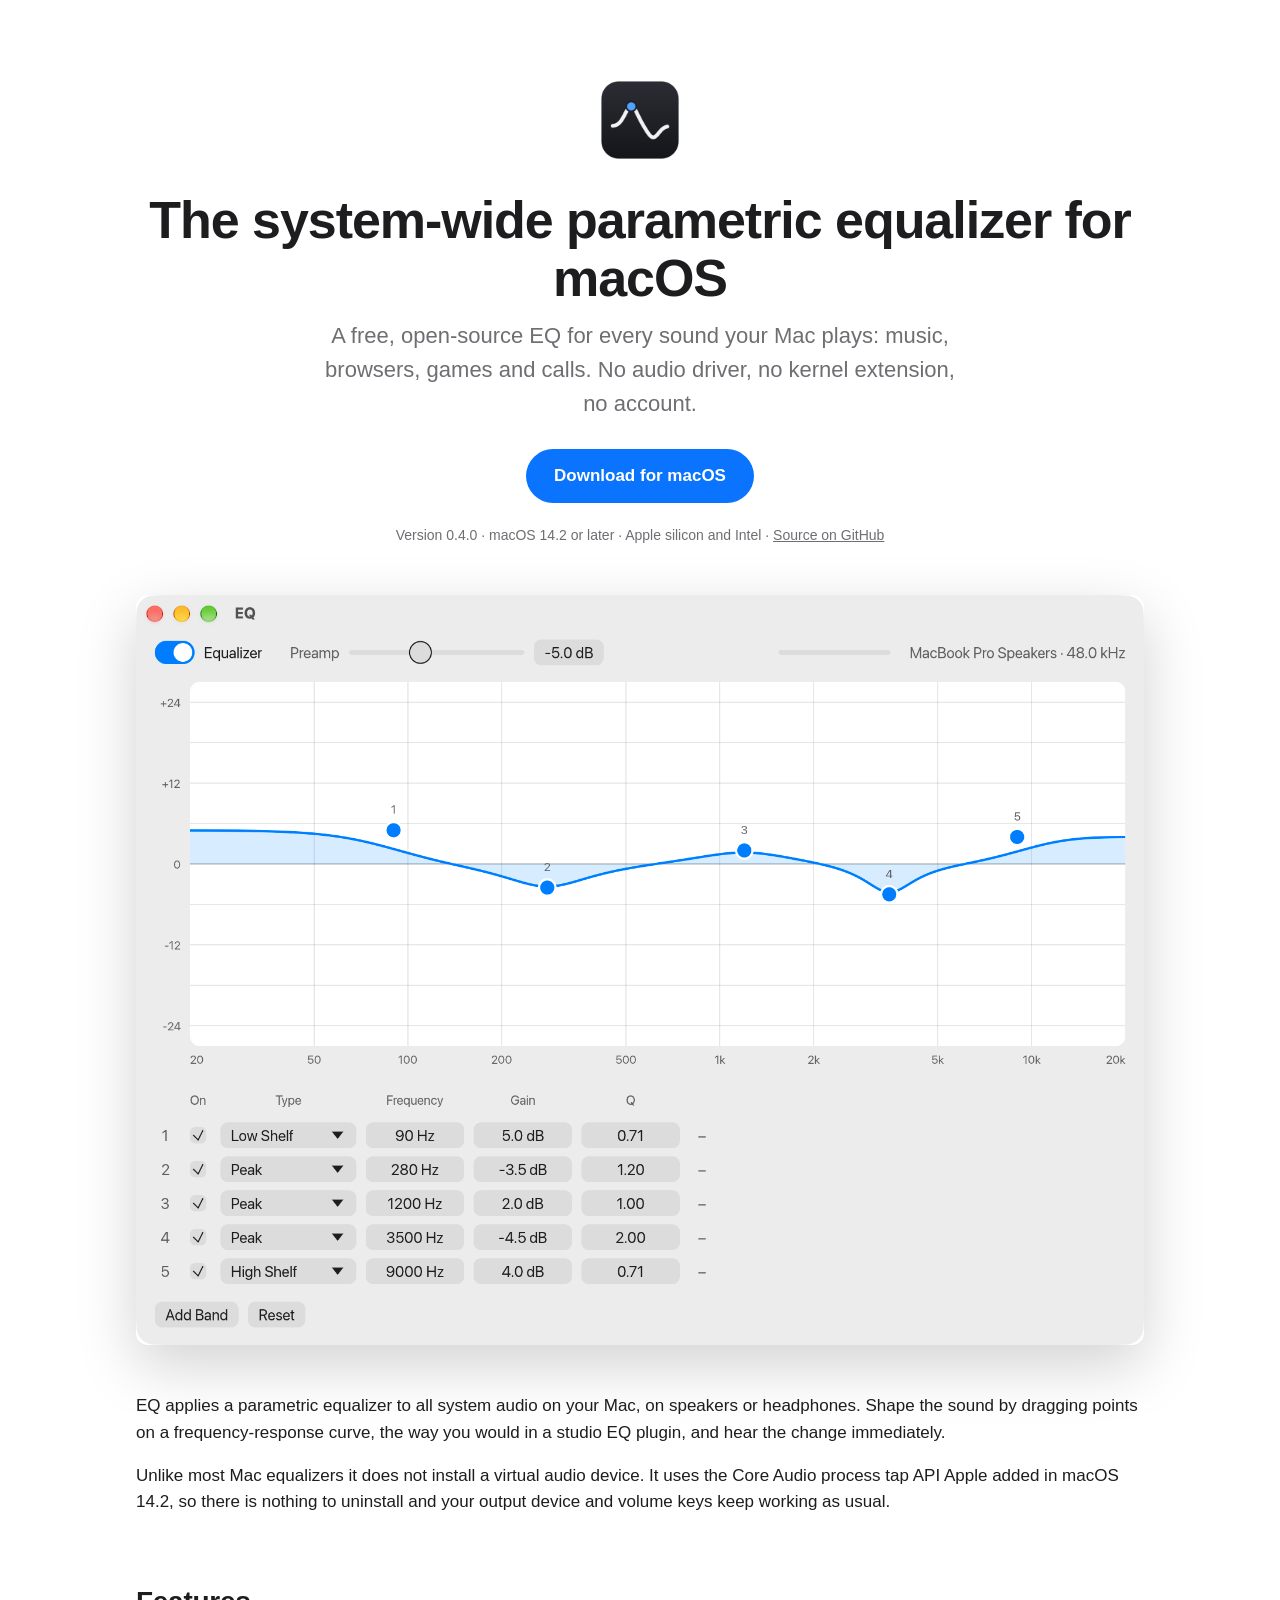
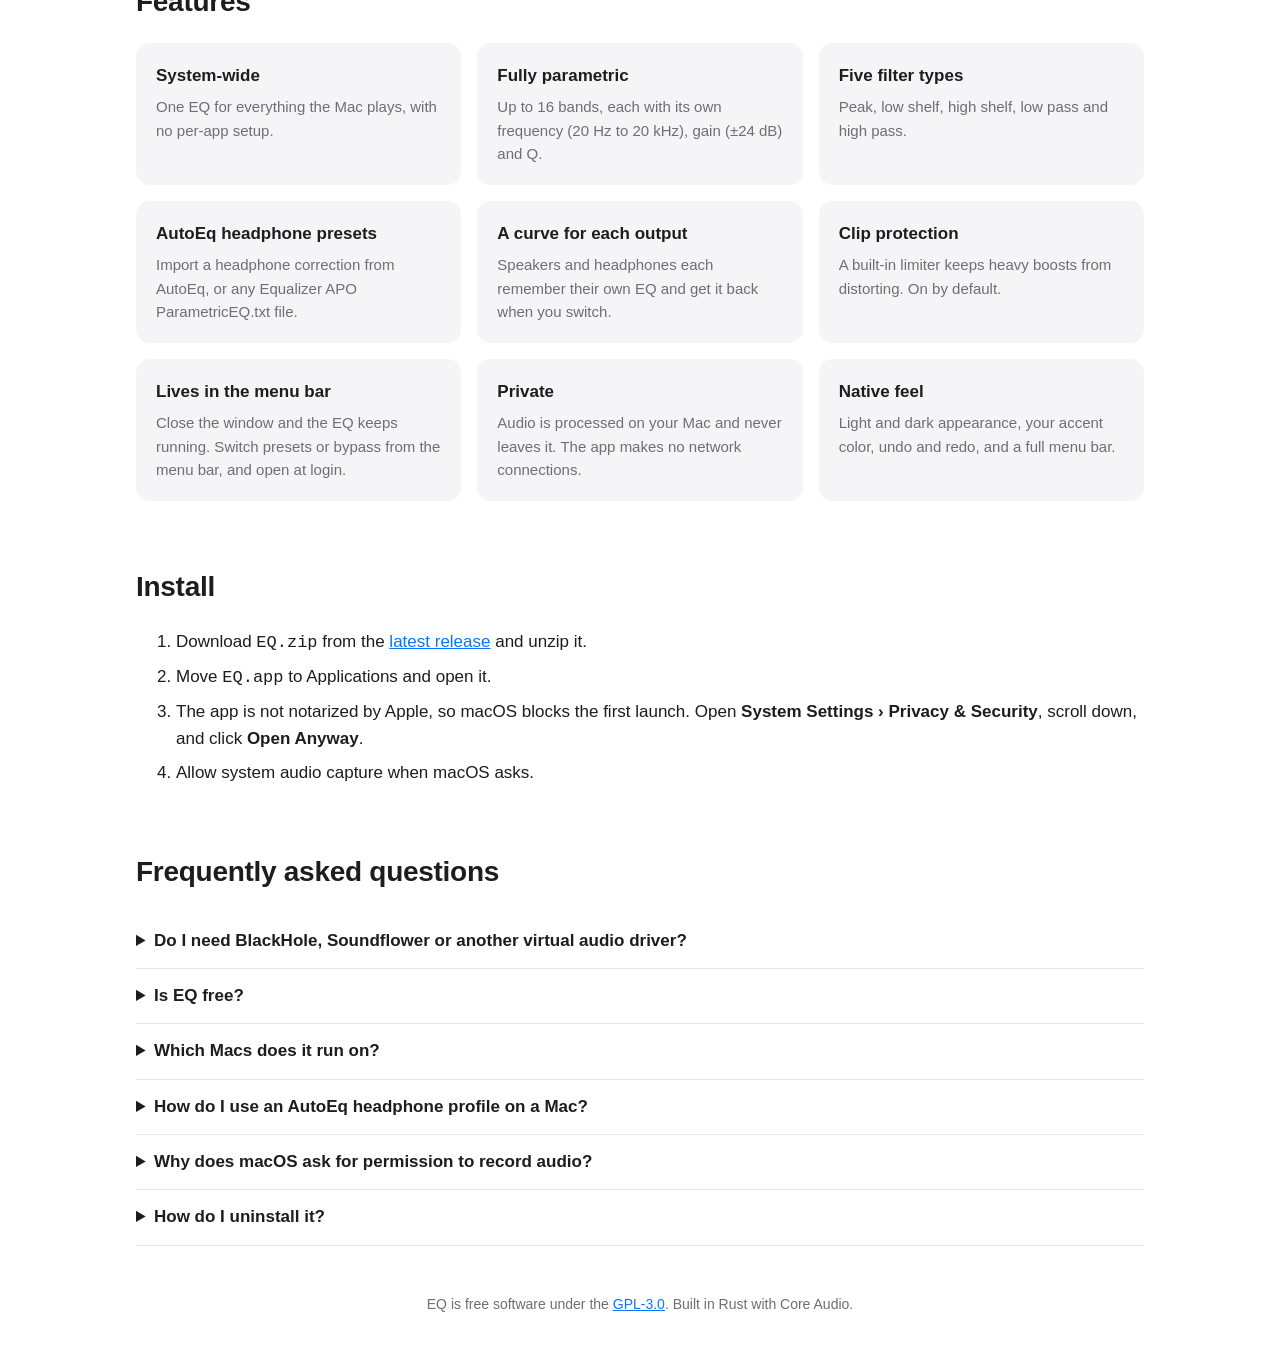
==== docs/index.html @ 67aeb4d4 "docs: add GitHub Pages site with SEO metadata and social preview image" ====
<!doctype html>
<html lang="en">
<head>
<meta charset="utf-8">
<meta name="viewport" content="width=device-width, initial-scale=1">
<title>EQ: Free System-Wide Parametric Equalizer for macOS</title>
<meta name="description" content="EQ is a free, open-source parametric equalizer for all system audio on macOS. No audio driver or BlackHole needed. AutoEq headphone presets, per-device curves, menu bar control.">
<meta name="keywords" content="mac equalizer, macos equalizer, system-wide equalizer mac, parametric eq mac, audio equalizer for mac, autoeq mac, headphone eq mac, free equalizer mac, eqmac alternative">
<link rel="canonical" href="https://dylenq.github.io/macos-parametric-eq/">
<link rel="icon" type="image/png" href="icon.png">
<link rel="apple-touch-icon" href="icon.png">
<meta name="theme-color" content="#0b1a33">

<meta property="og:type" content="website">
<meta property="og:site_name" content="EQ for macOS">
<meta property="og:title" content="EQ: Free System-Wide Parametric Equalizer for macOS">
<meta property="og:description" content="A parametric EQ for every sound your Mac plays. No audio driver, no kernel extension, no account.">
<meta property="og:url" content="https://dylenq.github.io/macos-parametric-eq/">
<meta property="og:image" content="https://dylenq.github.io/macos-parametric-eq/social-preview.png">
<meta property="og:image:width" content="1280">
<meta property="og:image:height" content="640">
<meta property="og:image:alt" content="EQ, a system-wide parametric equalizer for macOS">
<meta name="twitter:card" content="summary_large_image">
<meta name="twitter:title" content="EQ: Free System-Wide Parametric Equalizer for macOS">
<meta name="twitter:description" content="A parametric EQ for every sound your Mac plays. No audio driver needed.">
<meta name="twitter:image" content="https://dylenq.github.io/macos-parametric-eq/social-preview.png">

<script type="application/ld+json">
{
  "@context": "https://schema.org",
  "@type": "SoftwareApplication",
  "name": "EQ",
  "alternateName": "EQ for macOS",
  "description": "Free, open-source system-wide parametric equalizer for macOS. Uses Core Audio process taps, so no virtual audio driver is needed.",
  "applicationCategory": "MultimediaApplication",
  "applicationSubCategory": "Audio equalizer",
  "operatingSystem": "macOS 14.2 or later",
  "softwareVersion": "0.4.0",
  "license": "https://www.gnu.org/licenses/gpl-3.0.html",
  "url": "https://dylenq.github.io/macos-parametric-eq/",
  "downloadUrl": "https://github.com/dylenq/macos-parametric-eq/releases/latest",
  "codeRepository": "https://github.com/dylenq/macos-parametric-eq",
  "screenshot": "https://dylenq.github.io/macos-parametric-eq/screenshot-light.png",
  "image": "https://dylenq.github.io/macos-parametric-eq/social-preview.png",
  "offers": { "@type": "Offer", "price": "0", "priceCurrency": "USD" },
  "author": { "@type": "Person", "name": "dylenq", "url": "https://github.com/dylenq" },
  "featureList": [
    "System-wide equalizer for all macOS audio",
    "Up to 16 parametric bands",
    "Peak, low shelf, high shelf, low pass and high pass filters",
    "AutoEq and Equalizer APO preset import",
    "Separate EQ curve for each output device",
    "Clip protection limiter",
    "Menu bar control and open at login"
  ]
}
</script>
<script type="application/ld+json">
{
  "@context": "https://schema.org",
  "@type": "FAQPage",
  "mainEntity": [
    {"@type": "Question", "name": "Do I need BlackHole, Soundflower or another virtual audio driver?",
     "acceptedAnswer": {"@type": "Answer", "text": "No. EQ captures system audio with a Core Audio process tap, which is built into macOS 14.2 and later."}},
    {"@type": "Question", "name": "Is EQ free?",
     "acceptedAnswer": {"@type": "Answer", "text": "Yes. EQ is free and open source under the GPL-3.0 license, with no account and no in-app purchases."}},
    {"@type": "Question", "name": "Which Macs does EQ run on?",
     "acceptedAnswer": {"@type": "Answer", "text": "Any Mac on macOS 14.2 (Sonoma) or later. The download is a universal build for Apple silicon and Intel."}},
    {"@type": "Question", "name": "How do I use an AutoEq headphone profile on a Mac?",
     "acceptedAnswer": {"@type": "Answer", "text": "Find your headphones on autoeq.app, choose EqualizerAPO ParametricEq, download the file and import it in EQ with Presets > Import."}},
    {"@type": "Question", "name": "Why does macOS ask for permission to record audio?",
     "acceptedAnswer": {"@type": "Answer", "text": "Reading system audio is what lets the app equalize it, and macOS guards that behind the System Audio Recording permission. Nothing is recorded or saved, and the app makes no network connections."}}
  ]
}
</script>
<style>
:root {
  --bg: #ffffff; --fg: #1d1d1f; --muted: #6e6e73; --card: #f5f5f7; --line: #e5e5ea;
  --accent: #0a74ff; --accent-fg: #ffffff;
}
@media (prefers-color-scheme: dark) {
  :root { --bg: #0b0d12; --fg: #f5f5f7; --muted: #a1a1a6; --card: #16191f; --line: #262a33; --accent: #2f8bff; }
}
* { box-sizing: border-box; }
body { margin: 0; background: var(--bg); color: var(--fg);
  font: 17px/1.55 -apple-system, BlinkMacSystemFont, "SF Pro Text", "Helvetica Neue", Arial, sans-serif; }
main, header, footer { max-width: 1040px; margin: 0 auto; padding: 0 16px; }
header { text-align: center; padding-top: 72px; }
header img.icon { width: 96px; height: 96px; }
h1 { font-size: clamp(32px, 6vw, 52px); line-height: 1.1; letter-spacing: -0.02em; margin: 16px 0 12px; }
.lede { font-size: clamp(18px, 2.4vw, 22px); color: var(--muted); max-width: 640px; margin: 0 auto; }
.cta { display: inline-block; margin: 28px 0 8px; padding: 14px 28px; border-radius: 999px;
  background: var(--accent); color: var(--accent-fg); font-weight: 600; text-decoration: none; }
.cta:hover { filter: brightness(1.08); }
.meta { color: var(--muted); font-size: 14px; }
.meta a { color: inherit; }
picture img { display: block; width: 100%; height: auto; margin: 48px 0; border-radius: 12px;
  box-shadow: 0 20px 60px rgba(0,0,0,.18); }
h2 { font-size: 28px; letter-spacing: -0.01em; margin: 64px 0 20px; }
.grid { display: grid; grid-template-columns: repeat(auto-fit, minmax(280px, 1fr)); gap: 16px; }
.grid div { background: var(--card); border-radius: 14px; padding: 20px; }
.grid h3 { margin: 0 0 6px; font-size: 17px; }
.grid p { margin: 0; color: var(--muted); font-size: 15px; }
ol li { margin-bottom: 8px; }
details { border-bottom: 1px solid var(--line); padding: 14px 0; }
summary { font-weight: 600; cursor: pointer; }
details p { color: var(--muted); margin: 8px 0 0; }
a { color: var(--accent); }
footer { color: var(--muted); font-size: 14px; padding-top: 48px; padding-bottom: 48px; text-align: center; }
</style>
</head>
<body>
<header>
  <img class="icon" src="icon.png" alt="EQ app icon" width="96" height="96">
  <h1>The system-wide parametric equalizer for macOS</h1>
  <p class="lede">A free, open-source EQ for every sound your Mac plays: music, browsers, games and calls. No audio driver, no kernel extension, no account.</p>
  <a class="cta" href="https://github.com/dylenq/macos-parametric-eq/releases/latest">Download for macOS</a>
  <p class="meta">Version 0.4.0 · macOS 14.2 or later · Apple silicon and Intel · <a href="https://github.com/dylenq/macos-parametric-eq">Source on GitHub</a></p>
</header>

<main>
  <picture>
    <source media="(prefers-color-scheme: dark)" srcset="screenshot-dark.png">
    <img src="screenshot-light.png" width="1720" height="1280"
      alt="EQ for macOS showing a frequency response curve with five draggable bands, a preamp slider and a band list">
  </picture>

  <p>EQ applies a parametric equalizer to all system audio on your Mac, on speakers or headphones. Shape the sound by dragging points on a frequency-response curve, the way you would in a studio EQ plugin, and hear the change immediately.</p>
  <p>Unlike most Mac equalizers it does not install a virtual audio device. It uses the Core Audio process tap API Apple added in macOS 14.2, so there is nothing to uninstall and your output device and volume keys keep working as usual.</p>

  <h2>Features</h2>
  <div class="grid">
    <div><h3>System-wide</h3><p>One EQ for everything the Mac plays, with no per-app setup.</p></div>
    <div><h3>Fully parametric</h3><p>Up to 16 bands, each with its own frequency (20 Hz to 20 kHz), gain (±24 dB) and Q.</p></div>
    <div><h3>Five filter types</h3><p>Peak, low shelf, high shelf, low pass and high pass.</p></div>
    <div><h3>AutoEq headphone presets</h3><p>Import a headphone correction from AutoEq, or any Equalizer APO ParametricEQ.txt file.</p></div>
    <div><h3>A curve for each output</h3><p>Speakers and headphones each remember their own EQ and get it back when you switch.</p></div>
    <div><h3>Clip protection</h3><p>A built-in limiter keeps heavy boosts from distorting. On by default.</p></div>
    <div><h3>Lives in the menu bar</h3><p>Close the window and the EQ keeps running. Switch presets or bypass from the menu bar, and open at login.</p></div>
    <div><h3>Private</h3><p>Audio is processed on your Mac and never leaves it. The app makes no network connections.</p></div>
    <div><h3>Native feel</h3><p>Light and dark appearance, your accent color, undo and redo, and a full menu bar.</p></div>
  </div>

  <h2>Install</h2>
  <ol>
    <li>Download <code>EQ.zip</code> from the <a href="https://github.com/dylenq/macos-parametric-eq/releases/latest">latest release</a> and unzip it.</li>
    <li>Move <code>EQ.app</code> to Applications and open it.</li>
    <li>The app is not notarized by Apple, so macOS blocks the first launch. Open <b>System Settings › Privacy &amp; Security</b>, scroll down, and click <b>Open Anyway</b>.</li>
    <li>Allow system audio capture when macOS asks.</li>
  </ol>

  <h2>Frequently asked questions</h2>
  <details><summary>Do I need BlackHole, Soundflower or another virtual audio driver?</summary>
    <p>No. EQ captures system audio with a Core Audio process tap, which is built into macOS 14.2 and later.</p></details>
  <details><summary>Is EQ free?</summary>
    <p>Yes. EQ is free and open source under the GPL-3.0 license, with no account and no in-app purchases.</p></details>
  <details><summary>Which Macs does it run on?</summary>
    <p>Any Mac on macOS 14.2 (Sonoma) or later. The download is a universal build for Apple silicon and Intel.</p></details>
  <details><summary>How do I use an AutoEq headphone profile on a Mac?</summary>
    <p>Find your headphones on <a href="https://autoeq.app">autoeq.app</a>, choose “EqualizerAPO ParametricEq” and download the file. Import it with <b>Presets › Import…</b>, or drop it on the window.</p></details>
  <details><summary>Why does macOS ask for permission to record audio?</summary>
    <p>Reading system audio is what lets the app equalize it, and macOS guards that behind the “System Audio Recording” permission. Nothing is recorded or saved.</p></details>
  <details><summary>How do I uninstall it?</summary>
    <p>Turn off <b>EQ › Open at Login</b> if you enabled it, quit the app and delete <code>EQ.app</code>. No drivers or background services are installed.</p></details>
</main>

<footer>
  EQ is free software under the <a href="https://github.com/dylenq/macos-parametric-eq/blob/main/LICENSE">GPL-3.0</a>. Built in Rust with Core Audio.
</footer>
</body>
</html>
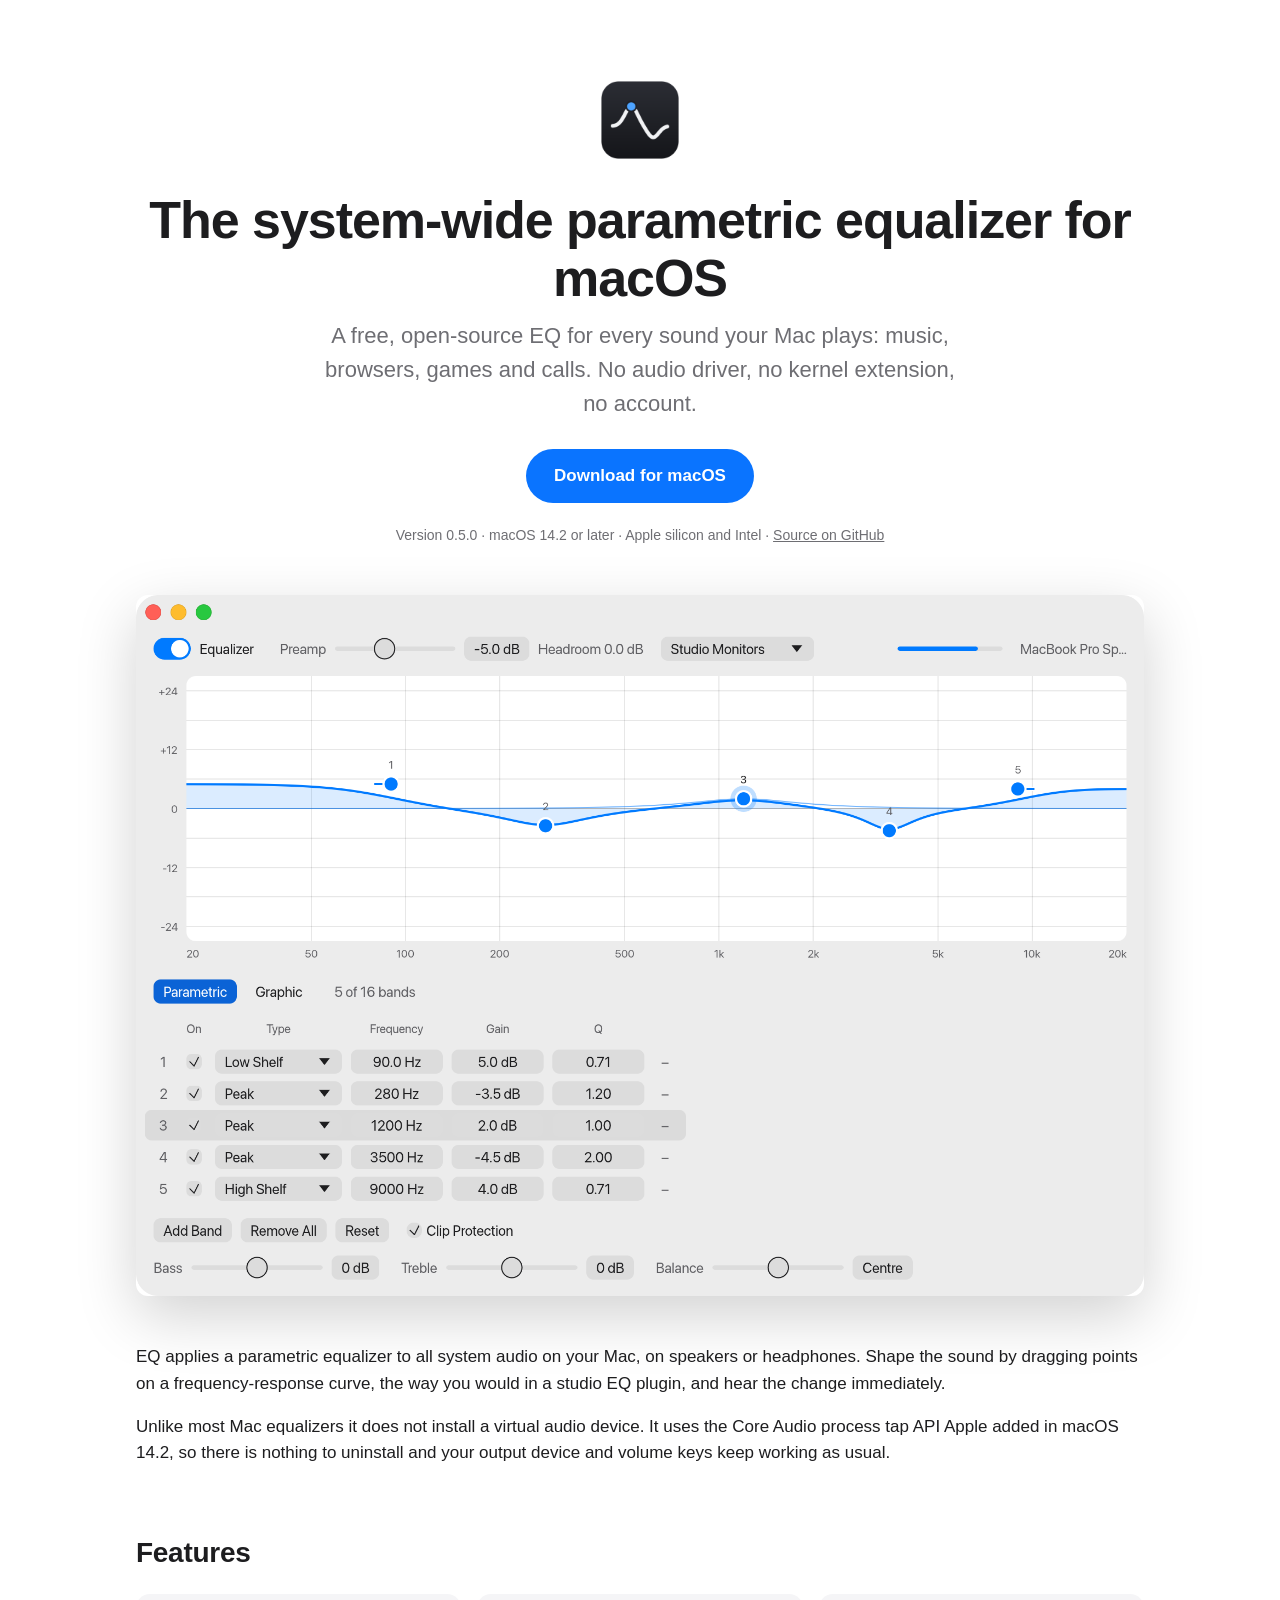
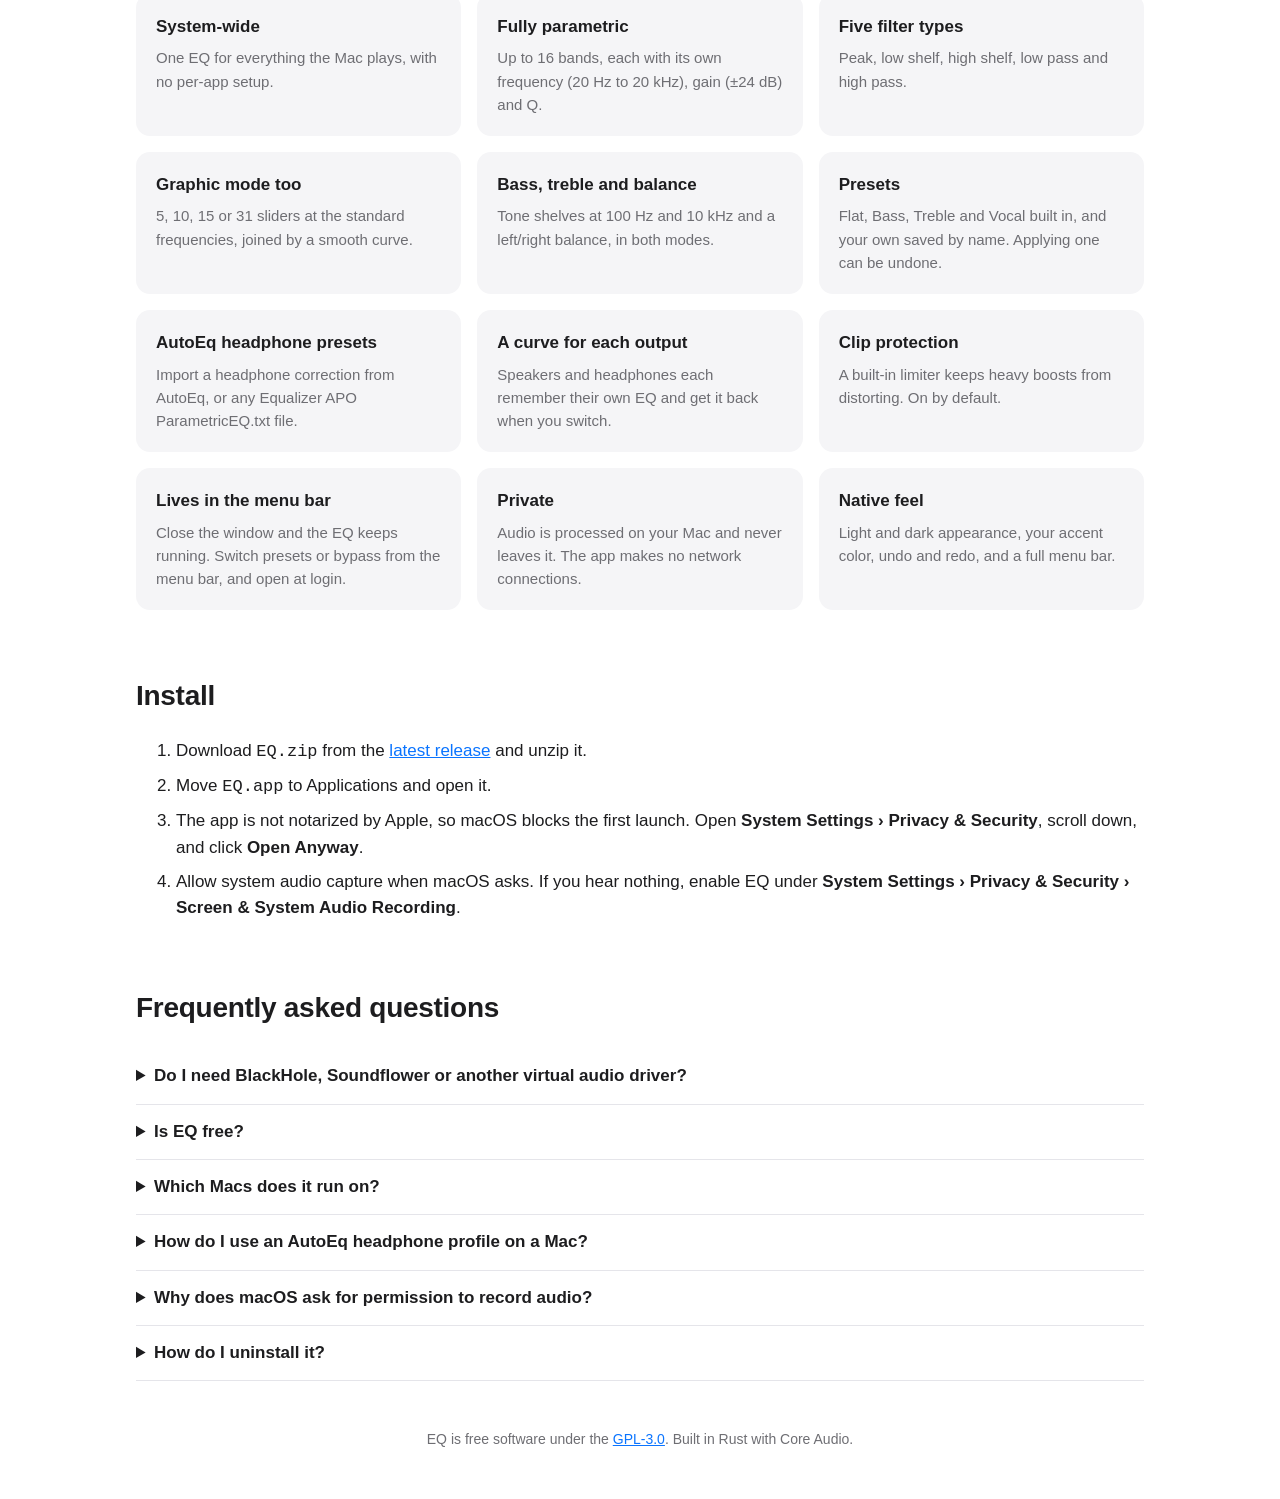
==== commit ed0a7825: "docs: screenshots of the 0.5 window, README for setup and releases, site for 0.5.0 - The screenshots" ====
--- a/docs/index.html
+++ b/docs/index.html
@@ -35,7 +35,7 @@
   "applicationCategory": "MultimediaApplication",
   "applicationSubCategory": "Audio equalizer",
   "operatingSystem": "macOS 14.2 or later",
-  "softwareVersion": "0.4.0",
+  "softwareVersion": "0.5.0",
   "license": "https://www.gnu.org/licenses/gpl-3.0.html",
   "url": "https://dylenq.github.io/macos-parametric-eq/",
   "downloadUrl": "https://github.com/dylenq/macos-parametric-eq/releases/latest",
@@ -47,6 +47,9 @@
   "featureList": [
     "System-wide equalizer for all macOS audio",
     "Up to 16 parametric bands",
+    "Graphic equalizer with 5, 10, 15 or 31 sliders",
+    "Bass, treble and balance controls",
+    "Built-in and custom presets",
     "Peak, low shelf, high shelf, low pass and high pass filters",
     "AutoEq and Equalizer APO preset import",
     "Separate EQ curve for each output device",
@@ -115,14 +118,14 @@
   <h1>The system-wide parametric equalizer for macOS</h1>
   <p class="lede">A free, open-source EQ for every sound your Mac plays: music, browsers, games and calls. No audio driver, no kernel extension, no account.</p>
   <a class="cta" href="https://github.com/dylenq/macos-parametric-eq/releases/latest">Download for macOS</a>
-  <p class="meta">Version 0.4.0 · macOS 14.2 or later · Apple silicon and Intel · <a href="https://github.com/dylenq/macos-parametric-eq">Source on GitHub</a></p>
+  <p class="meta">Version 0.5.0 · macOS 14.2 or later · Apple silicon and Intel · <a href="https://github.com/dylenq/macos-parametric-eq">Source on GitHub</a></p>
 </header>
 
 <main>
   <picture>
     <source media="(prefers-color-scheme: dark)" srcset="screenshot-dark.png">
-    <img src="screenshot-light.png" width="1720" height="1280"
-      alt="EQ for macOS showing a frequency response curve with five draggable bands, a preamp slider and a band list">
+    <img src="screenshot-light.png" width="1840" height="1280"
+      alt="EQ for macOS showing a frequency response curve with five draggable bands, a preset menu, a preamp slider, a band list and bass, treble and balance controls">
   </picture>
 
   <p>EQ applies a parametric equalizer to all system audio on your Mac, on speakers or headphones. Shape the sound by dragging points on a frequency-response curve, the way you would in a studio EQ plugin, and hear the change immediately.</p>
@@ -133,6 +136,9 @@
     <div><h3>System-wide</h3><p>One EQ for everything the Mac plays, with no per-app setup.</p></div>
     <div><h3>Fully parametric</h3><p>Up to 16 bands, each with its own frequency (20 Hz to 20 kHz), gain (±24 dB) and Q.</p></div>
     <div><h3>Five filter types</h3><p>Peak, low shelf, high shelf, low pass and high pass.</p></div>
+    <div><h3>Graphic mode too</h3><p>5, 10, 15 or 31 sliders at the standard frequencies, joined by a smooth curve.</p></div>
+    <div><h3>Bass, treble and balance</h3><p>Tone shelves at 100 Hz and 10 kHz and a left/right balance, in both modes.</p></div>
+    <div><h3>Presets</h3><p>Flat, Bass, Treble and Vocal built in, and your own saved by name. Applying one can be undone.</p></div>
     <div><h3>AutoEq headphone presets</h3><p>Import a headphone correction from AutoEq, or any Equalizer APO ParametricEQ.txt file.</p></div>
     <div><h3>A curve for each output</h3><p>Speakers and headphones each remember their own EQ and get it back when you switch.</p></div>
     <div><h3>Clip protection</h3><p>A built-in limiter keeps heavy boosts from distorting. On by default.</p></div>
@@ -146,7 +152,7 @@
     <li>Download <code>EQ.zip</code> from the <a href="https://github.com/dylenq/macos-parametric-eq/releases/latest">latest release</a> and unzip it.</li>
     <li>Move <code>EQ.app</code> to Applications and open it.</li>
     <li>The app is not notarized by Apple, so macOS blocks the first launch. Open <b>System Settings › Privacy &amp; Security</b>, scroll down, and click <b>Open Anyway</b>.</li>
-    <li>Allow system audio capture when macOS asks.</li>
+    <li>Allow system audio capture when macOS asks. If you hear nothing, enable EQ under <b>System Settings › Privacy &amp; Security › Screen &amp; System Audio Recording</b>.</li>
   </ol>
 
   <h2>Frequently asked questions</h2>
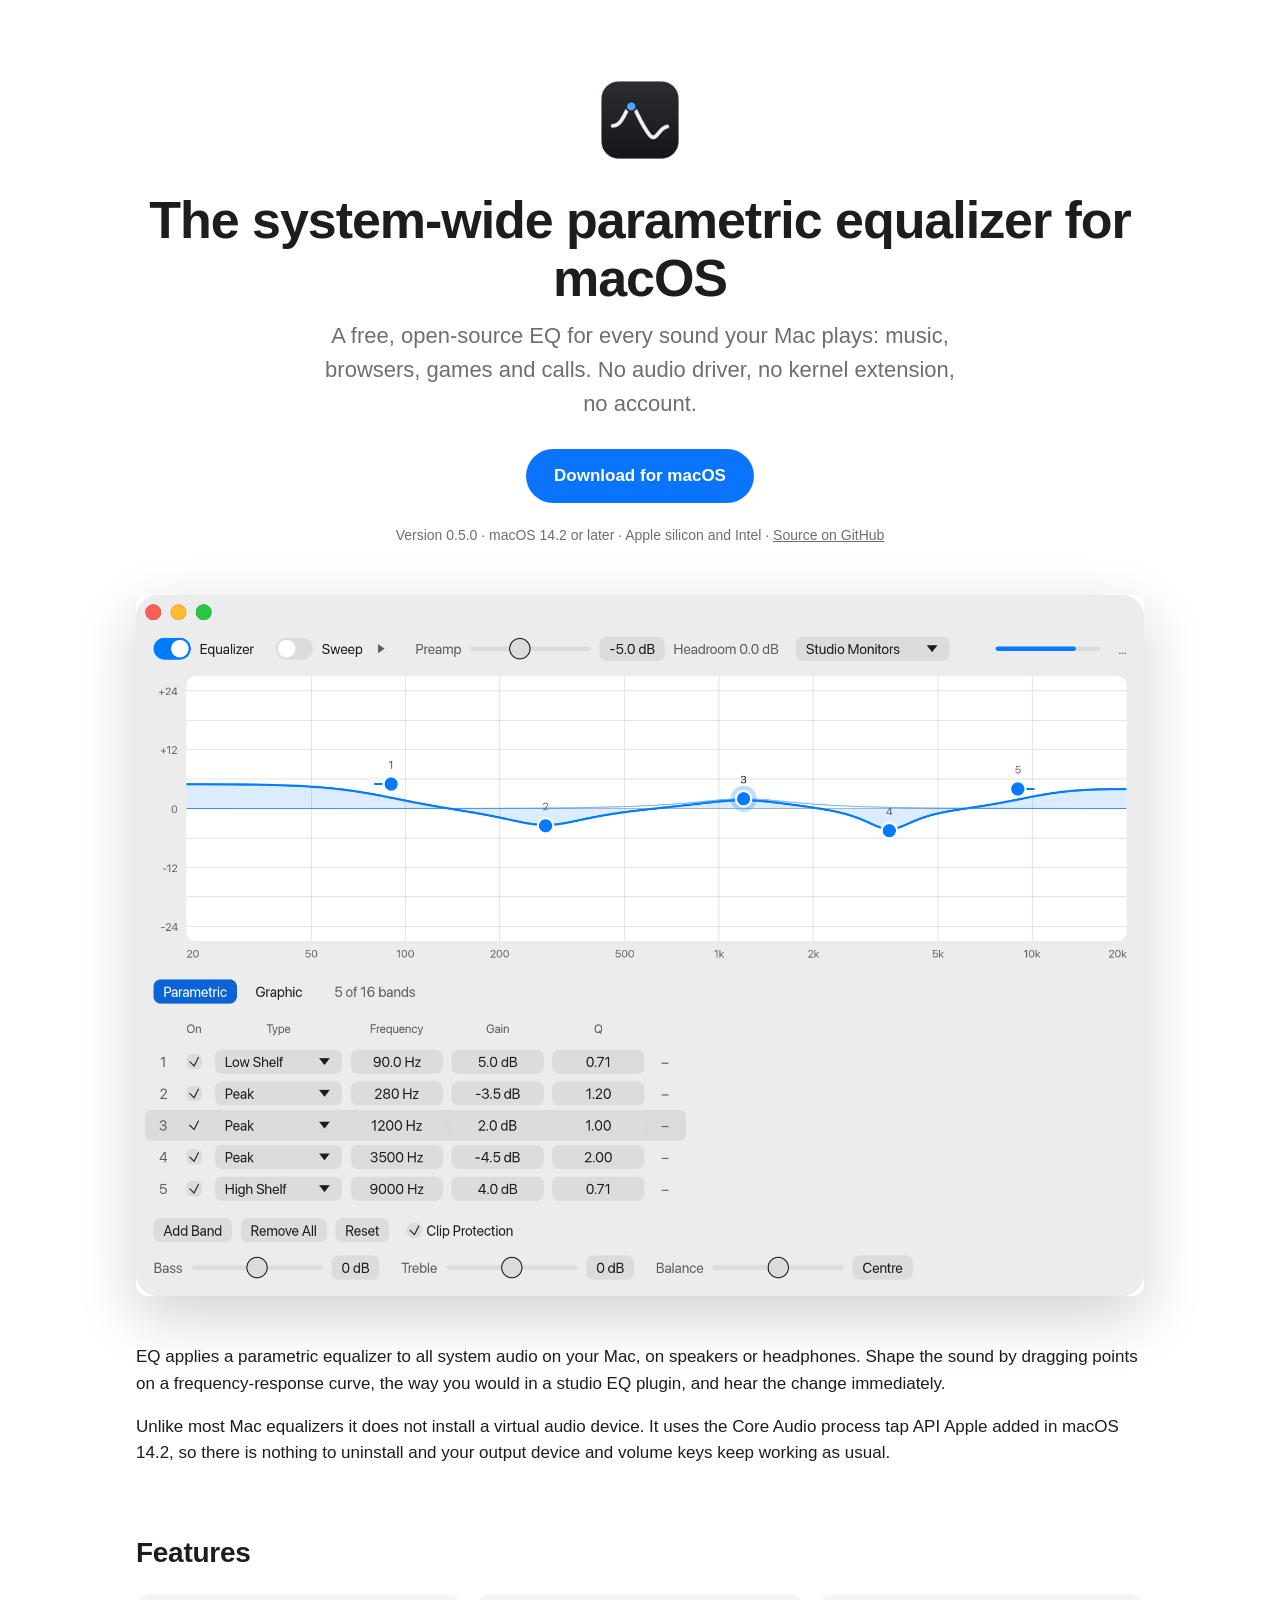
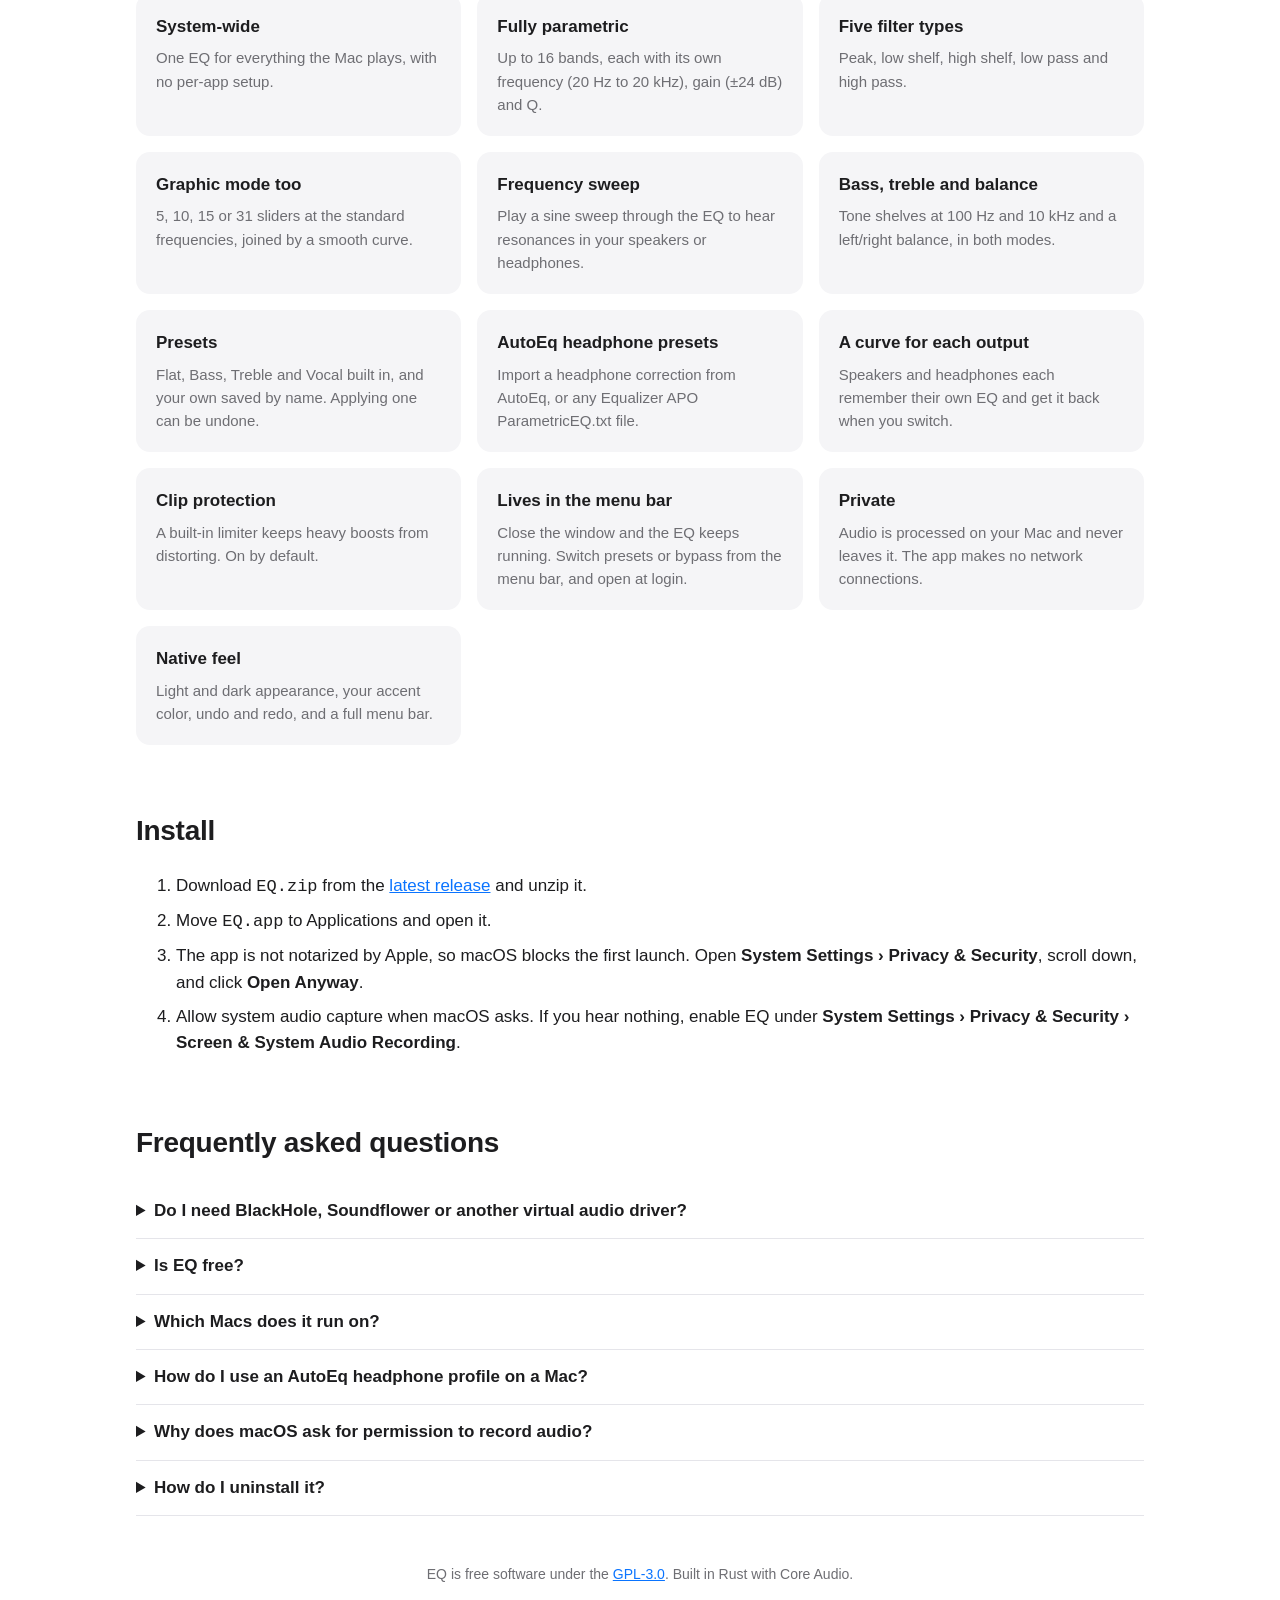
==== commit 63762917: "docs: screenshots with the Sweep switch, and the sweep and band order in the README and site" ====
--- a/docs/index.html
+++ b/docs/index.html
@@ -49,6 +49,7 @@
     "Up to 16 parametric bands",
     "Graphic equalizer with 5, 10, 15 or 31 sliders",
     "Bass, treble and balance controls",
+    "Diagnostic frequency sweep",
     "Built-in and custom presets",
     "Peak, low shelf, high shelf, low pass and high pass filters",
     "AutoEq and Equalizer APO preset import",
@@ -137,6 +138,7 @@
     <div><h3>Fully parametric</h3><p>Up to 16 bands, each with its own frequency (20 Hz to 20 kHz), gain (±24 dB) and Q.</p></div>
     <div><h3>Five filter types</h3><p>Peak, low shelf, high shelf, low pass and high pass.</p></div>
     <div><h3>Graphic mode too</h3><p>5, 10, 15 or 31 sliders at the standard frequencies, joined by a smooth curve.</p></div>
+    <div><h3>Frequency sweep</h3><p>Play a sine sweep through the EQ to hear resonances in your speakers or headphones.</p></div>
     <div><h3>Bass, treble and balance</h3><p>Tone shelves at 100 Hz and 10 kHz and a left/right balance, in both modes.</p></div>
     <div><h3>Presets</h3><p>Flat, Bass, Treble and Vocal built in, and your own saved by name. Applying one can be undone.</p></div>
     <div><h3>AutoEq headphone presets</h3><p>Import a headphone correction from AutoEq, or any Equalizer APO ParametricEQ.txt file.</p></div>
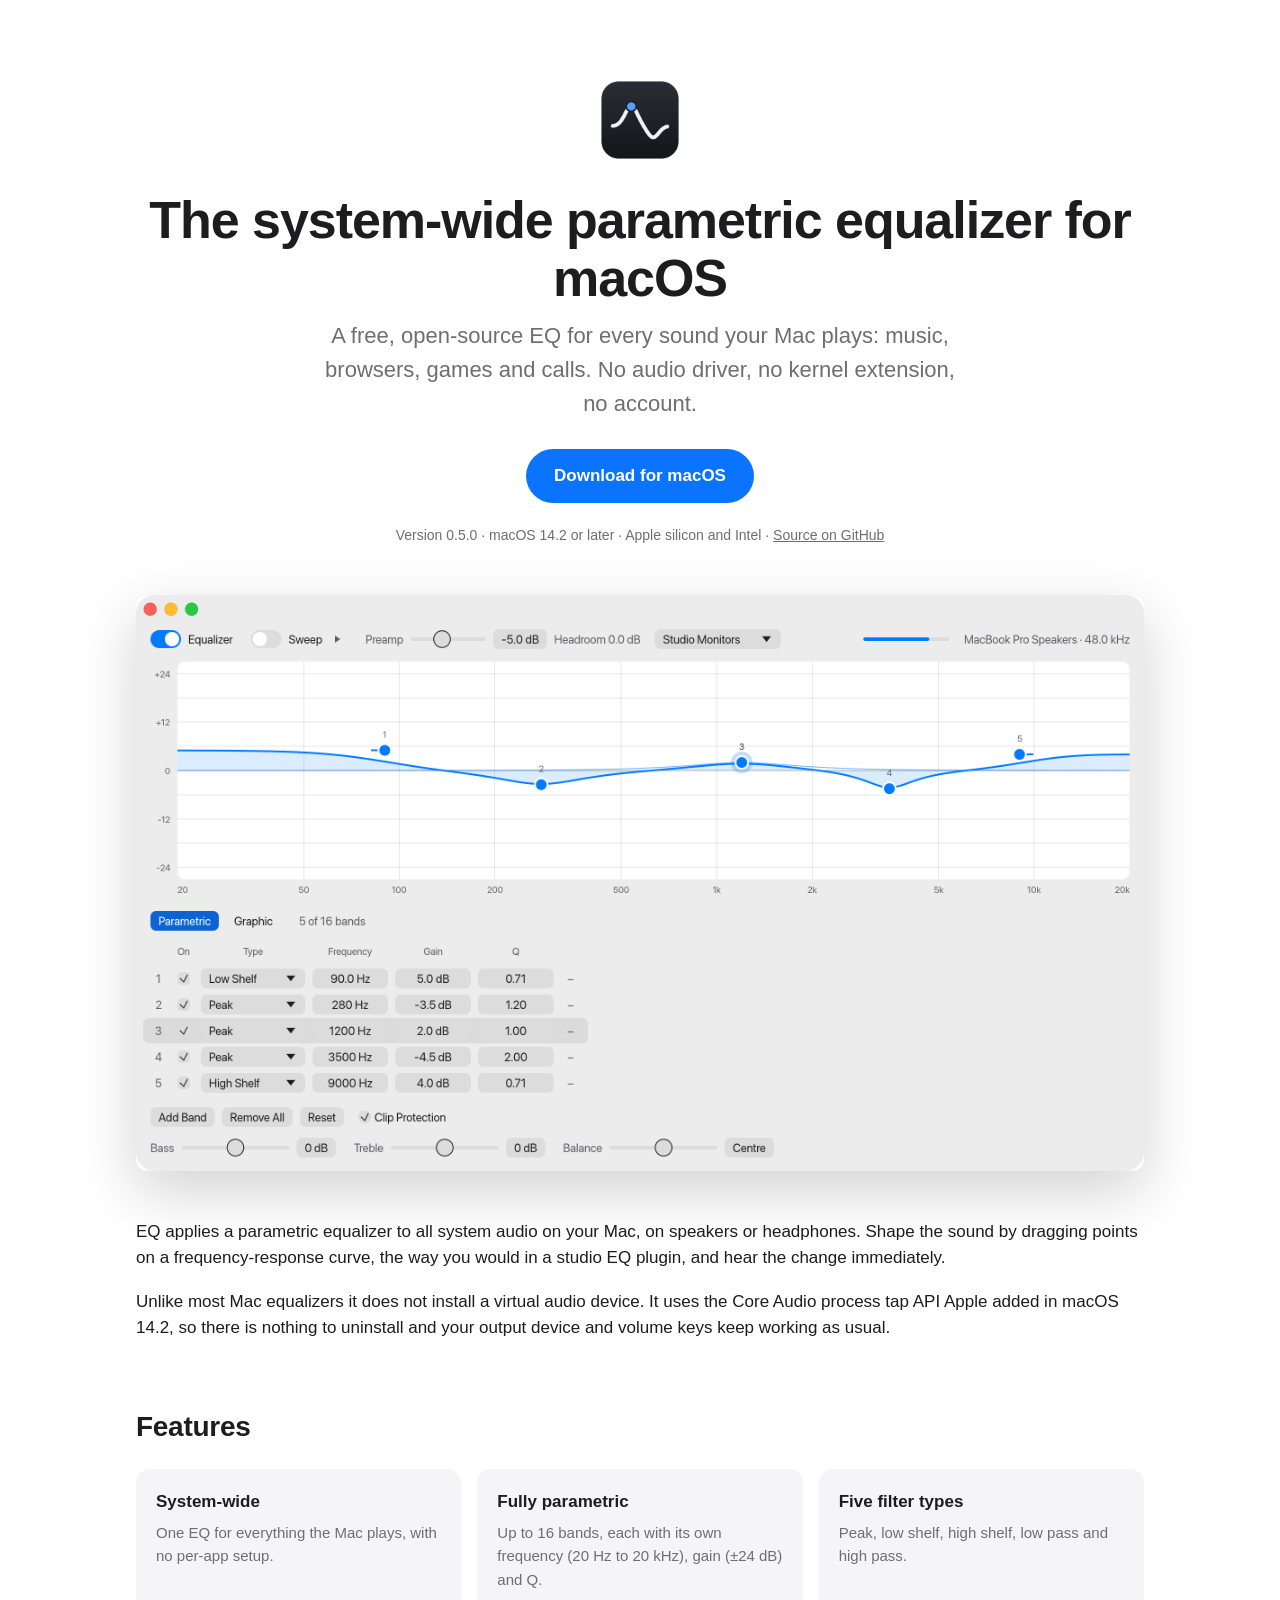
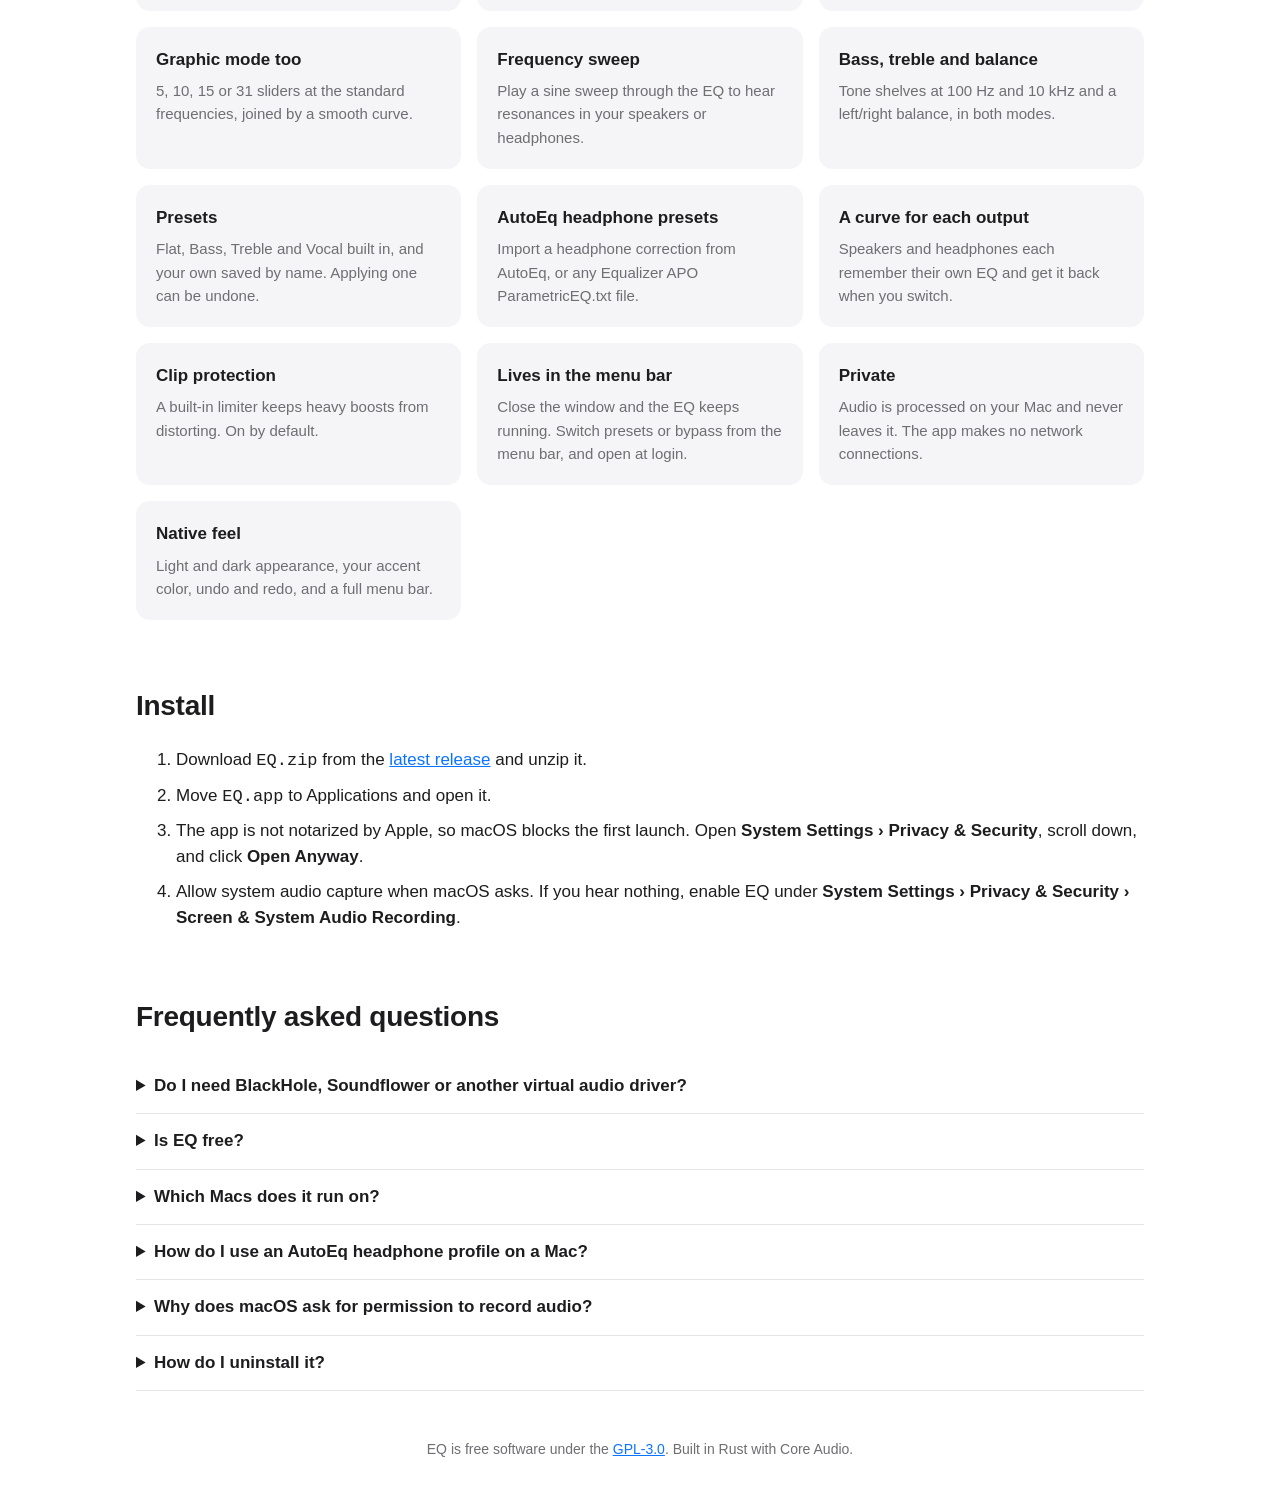
==== commit 53e08a6d: "fix: graphic labels and top-end overshoot, sweep panel placement, device name - Graphic mode: vertic" ====
--- a/docs/index.html
+++ b/docs/index.html
@@ -125,7 +125,7 @@
 <main>
   <picture>
     <source media="(prefers-color-scheme: dark)" srcset="screenshot-dark.png">
-    <img src="screenshot-light.png" width="1840" height="1280"
+    <img src="screenshot-light.png" width="2240" height="1280"
       alt="EQ for macOS showing a frequency response curve with five draggable bands, a preset menu, a preamp slider, a band list and bass, treble and balance controls">
   </picture>
 
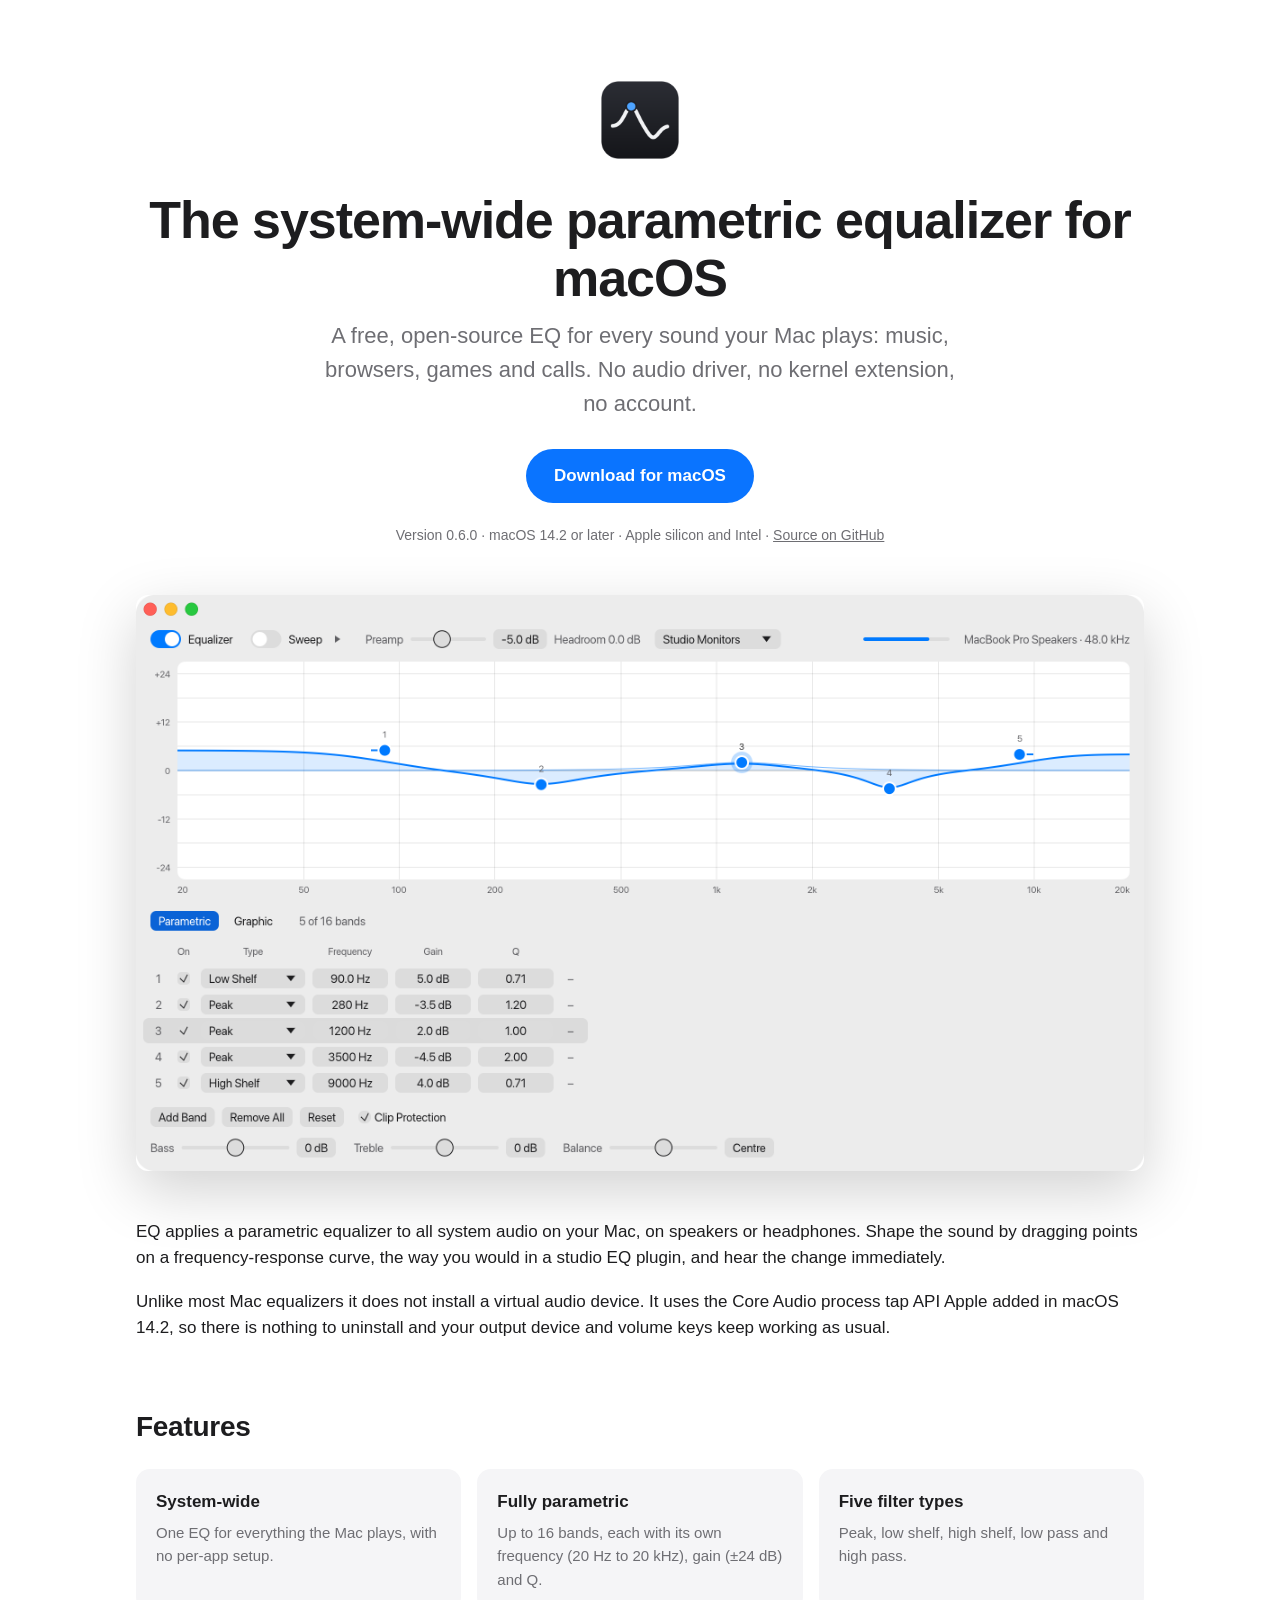
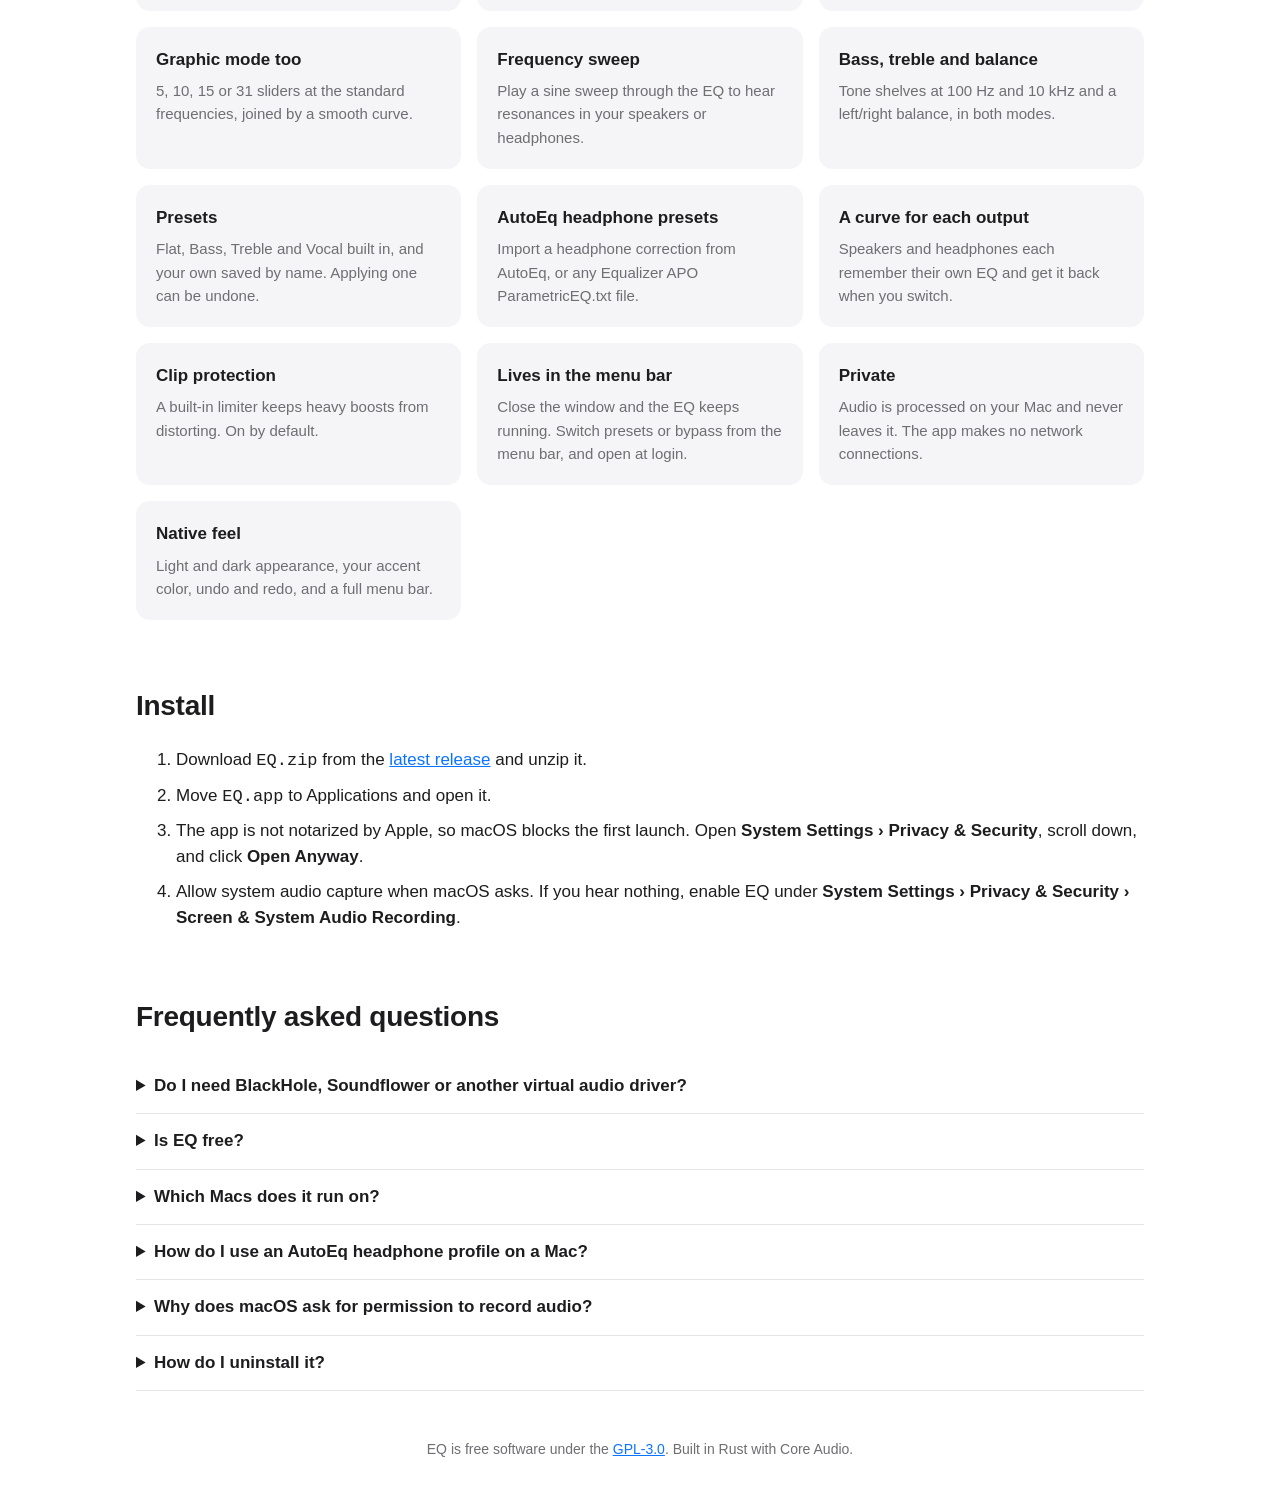
==== commit 0e550f4d: "chore: release 0.6.0" ====
--- a/docs/index.html
+++ b/docs/index.html
@@ -35,7 +35,7 @@
   "applicationCategory": "MultimediaApplication",
   "applicationSubCategory": "Audio equalizer",
   "operatingSystem": "macOS 14.2 or later",
-  "softwareVersion": "0.5.0",
+  "softwareVersion": "0.6.0",
   "license": "https://www.gnu.org/licenses/gpl-3.0.html",
   "url": "https://dylenq.github.io/macos-parametric-eq/",
   "downloadUrl": "https://github.com/dylenq/macos-parametric-eq/releases/latest",
@@ -119,7 +119,7 @@
   <h1>The system-wide parametric equalizer for macOS</h1>
   <p class="lede">A free, open-source EQ for every sound your Mac plays: music, browsers, games and calls. No audio driver, no kernel extension, no account.</p>
   <a class="cta" href="https://github.com/dylenq/macos-parametric-eq/releases/latest">Download for macOS</a>
-  <p class="meta">Version 0.5.0 · macOS 14.2 or later · Apple silicon and Intel · <a href="https://github.com/dylenq/macos-parametric-eq">Source on GitHub</a></p>
+  <p class="meta">Version 0.6.0 · macOS 14.2 or later · Apple silicon and Intel · <a href="https://github.com/dylenq/macos-parametric-eq">Source on GitHub</a></p>
 </header>
 
 <main>
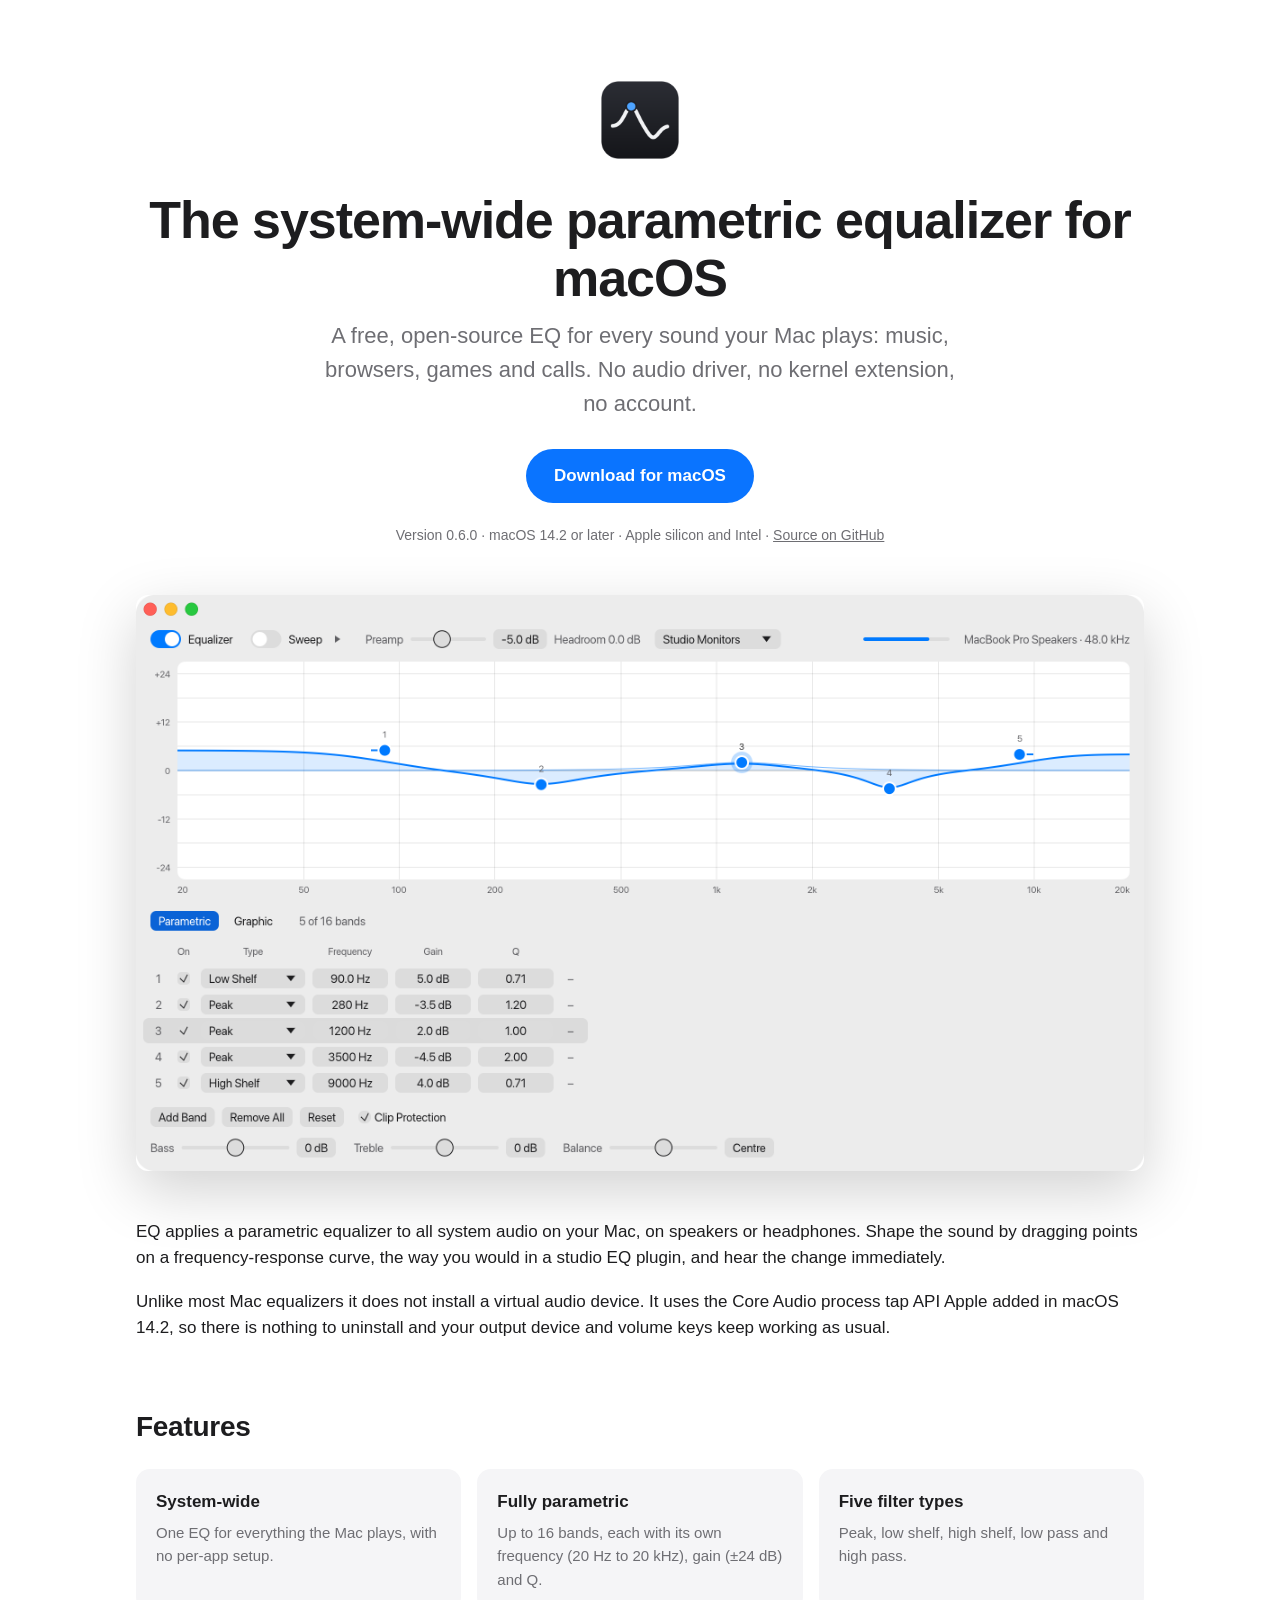
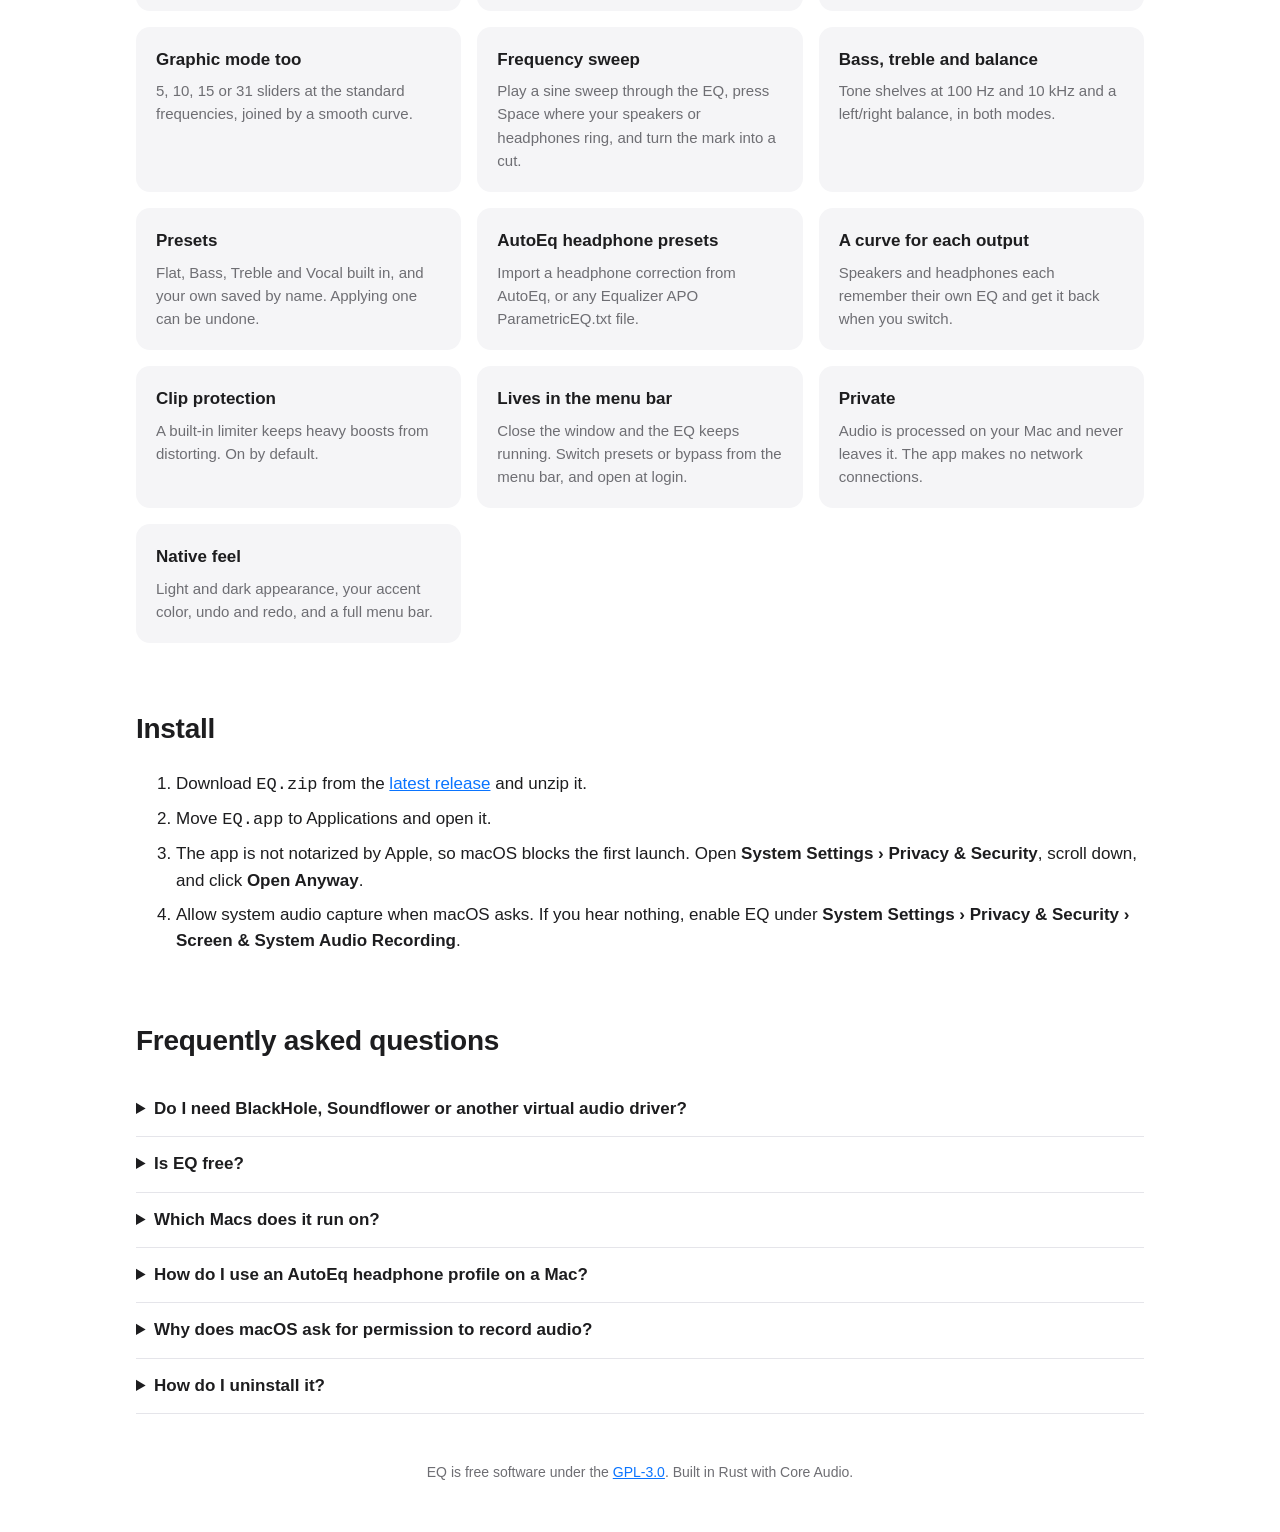
==== commit 2738309d: "feat: mark peaks during a sweep - While a sweep plays, Space or M, or the Mark peak button on the cu" ====
--- a/docs/index.html
+++ b/docs/index.html
@@ -138,7 +138,7 @@
     <div><h3>Fully parametric</h3><p>Up to 16 bands, each with its own frequency (20 Hz to 20 kHz), gain (±24 dB) and Q.</p></div>
     <div><h3>Five filter types</h3><p>Peak, low shelf, high shelf, low pass and high pass.</p></div>
     <div><h3>Graphic mode too</h3><p>5, 10, 15 or 31 sliders at the standard frequencies, joined by a smooth curve.</p></div>
-    <div><h3>Frequency sweep</h3><p>Play a sine sweep through the EQ to hear resonances in your speakers or headphones.</p></div>
+    <div><h3>Frequency sweep</h3><p>Play a sine sweep through the EQ, press Space where your speakers or headphones ring, and turn the mark into a cut.</p></div>
     <div><h3>Bass, treble and balance</h3><p>Tone shelves at 100 Hz and 10 kHz and a left/right balance, in both modes.</p></div>
     <div><h3>Presets</h3><p>Flat, Bass, Treble and Vocal built in, and your own saved by name. Applying one can be undone.</p></div>
     <div><h3>AutoEq headphone presets</h3><p>Import a headphone correction from AutoEq, or any Equalizer APO ParametricEQ.txt file.</p></div>
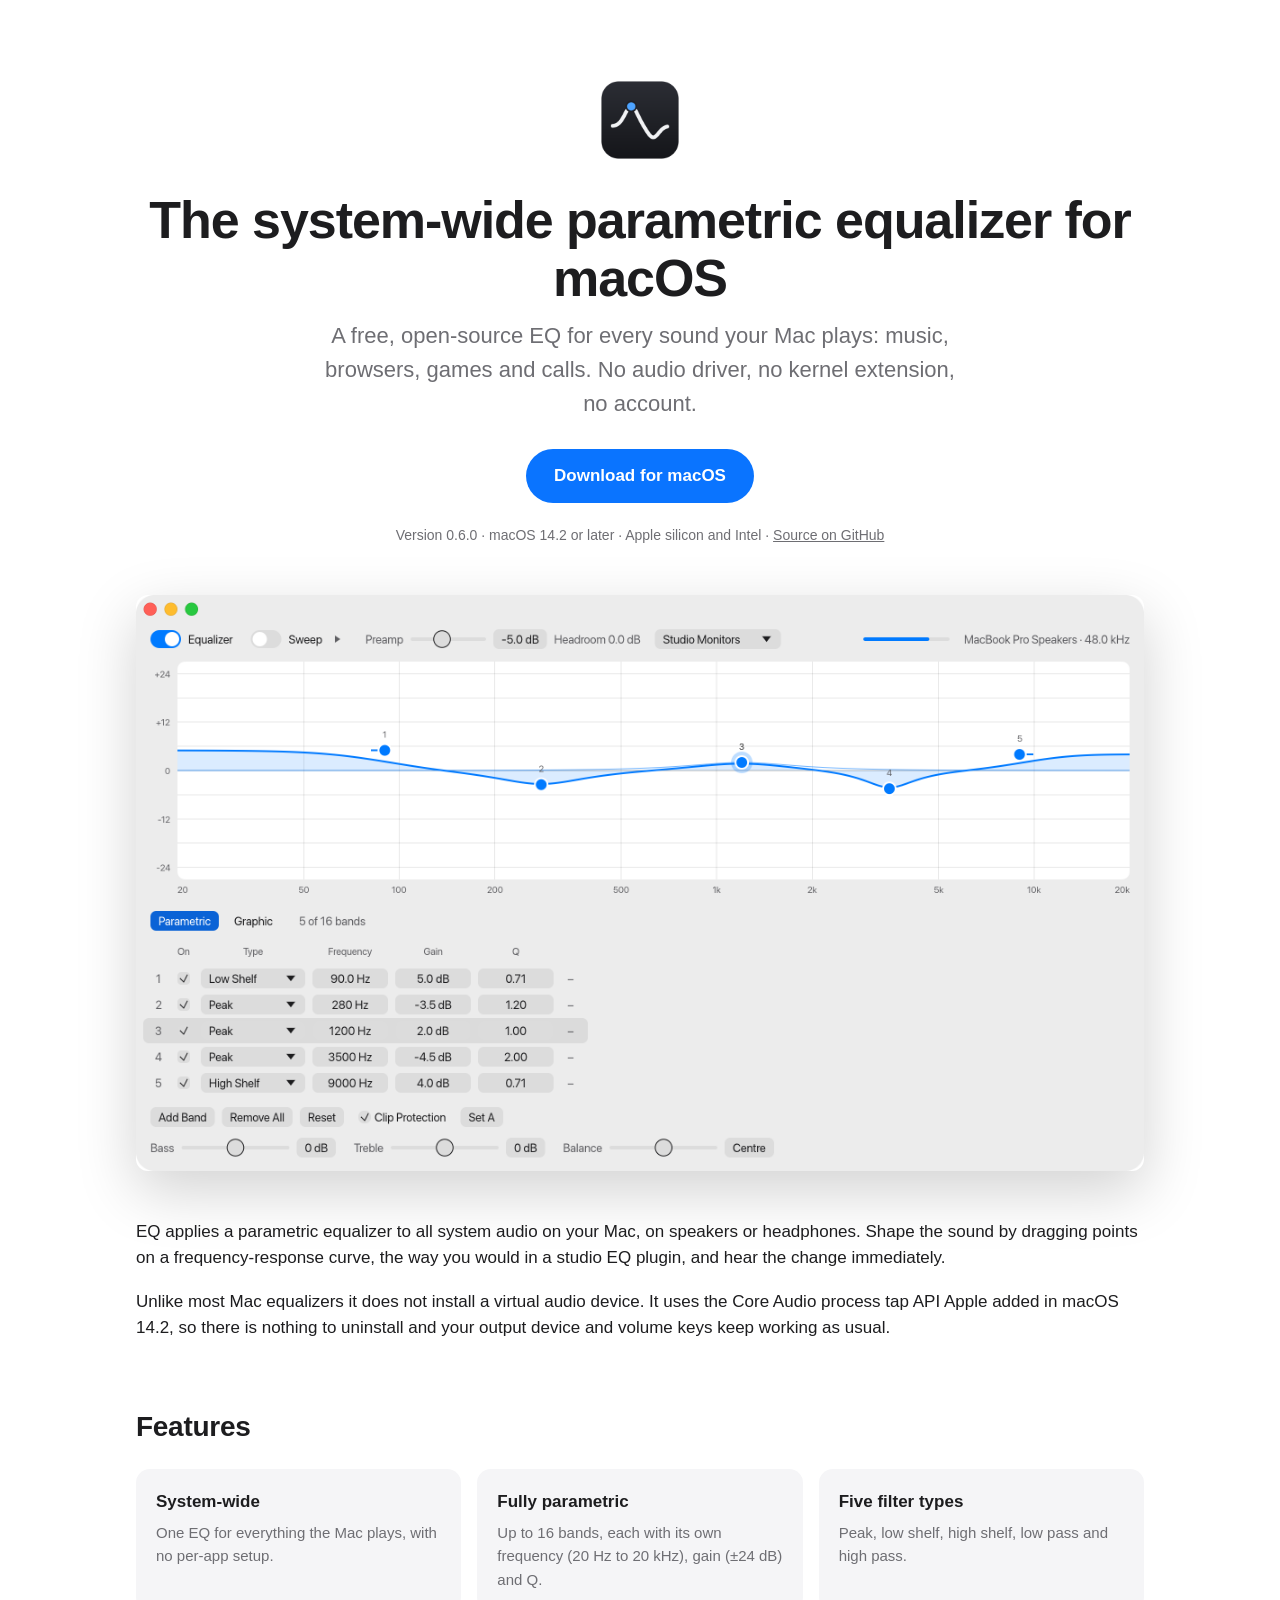
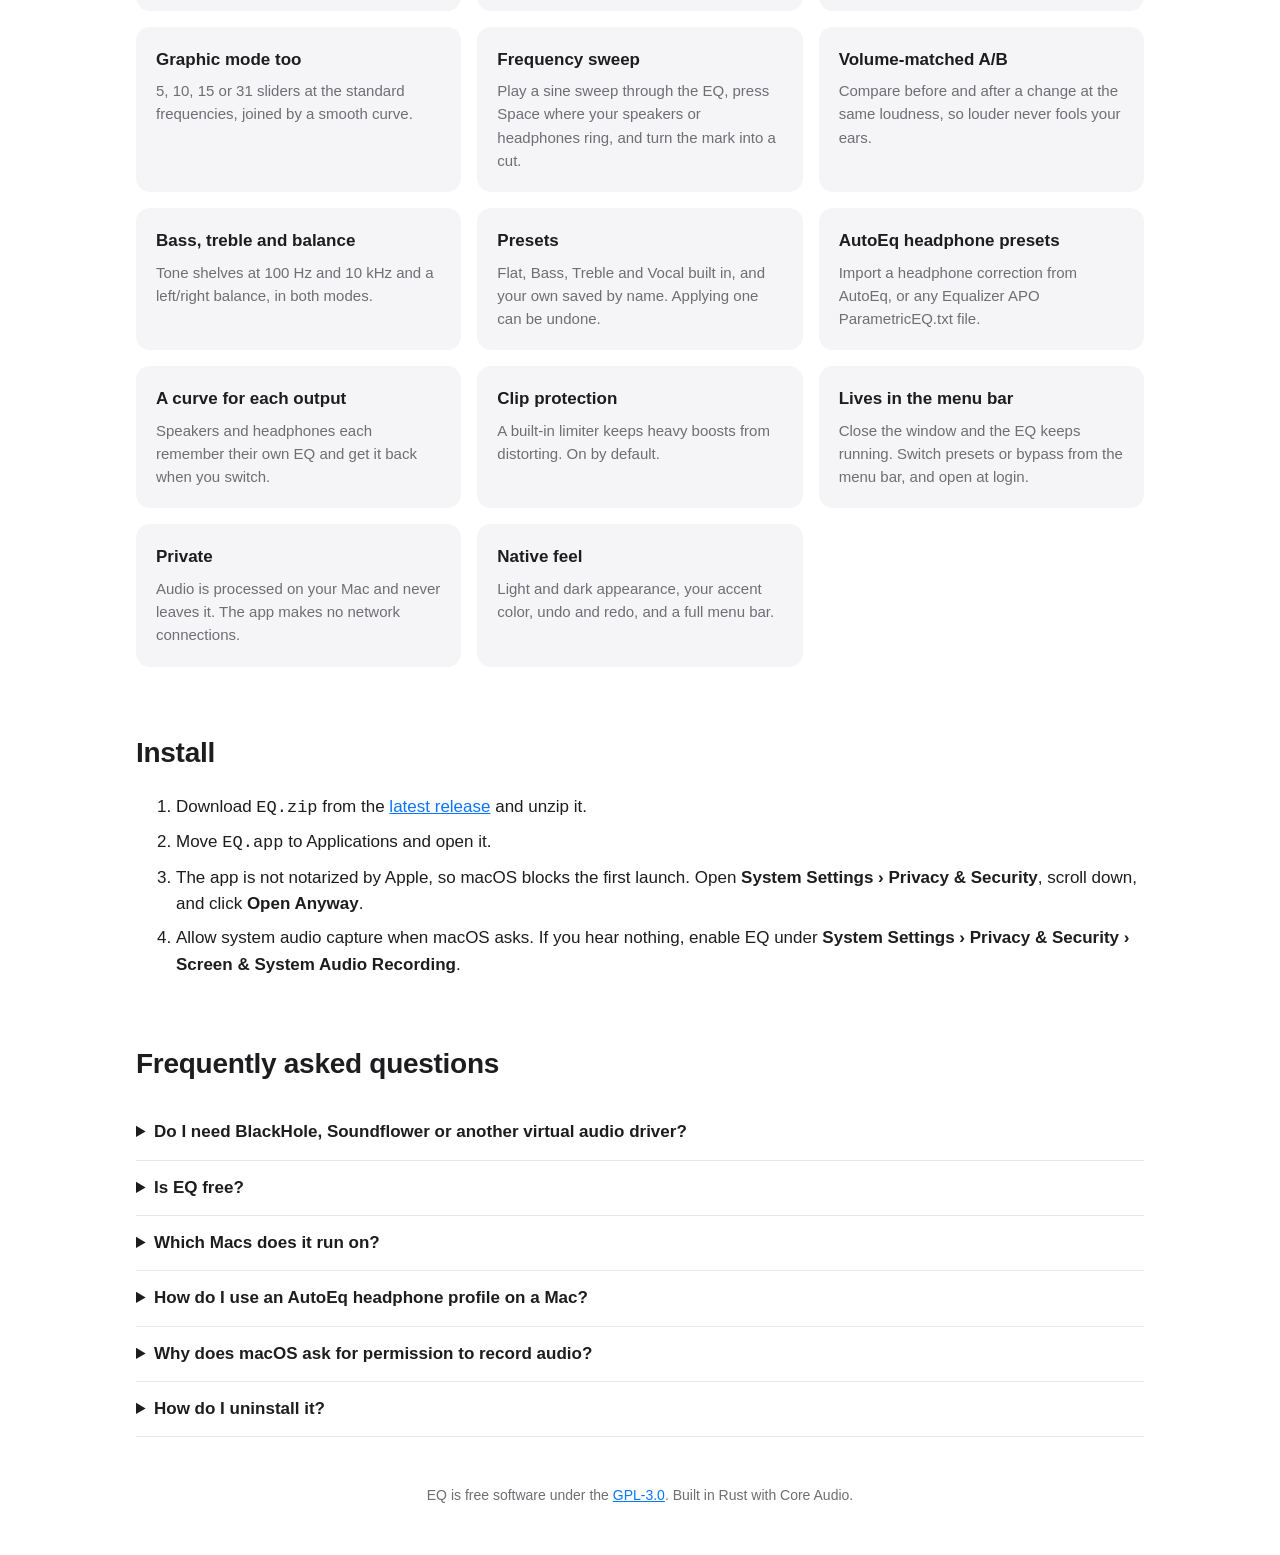
==== commit 2b785a3a: "feat: volume-matched A/B - Set A remembers the current sound; the A | B switch in the editor, or Opt" ====
--- a/docs/index.html
+++ b/docs/index.html
@@ -139,6 +139,7 @@
     <div><h3>Five filter types</h3><p>Peak, low shelf, high shelf, low pass and high pass.</p></div>
     <div><h3>Graphic mode too</h3><p>5, 10, 15 or 31 sliders at the standard frequencies, joined by a smooth curve.</p></div>
     <div><h3>Frequency sweep</h3><p>Play a sine sweep through the EQ, press Space where your speakers or headphones ring, and turn the mark into a cut.</p></div>
+    <div><h3>Volume-matched A/B</h3><p>Compare before and after a change at the same loudness, so louder never fools your ears.</p></div>
     <div><h3>Bass, treble and balance</h3><p>Tone shelves at 100 Hz and 10 kHz and a left/right balance, in both modes.</p></div>
     <div><h3>Presets</h3><p>Flat, Bass, Treble and Vocal built in, and your own saved by name. Applying one can be undone.</p></div>
     <div><h3>AutoEq headphone presets</h3><p>Import a headphone correction from AutoEq, or any Equalizer APO ParametricEQ.txt file.</p></div>
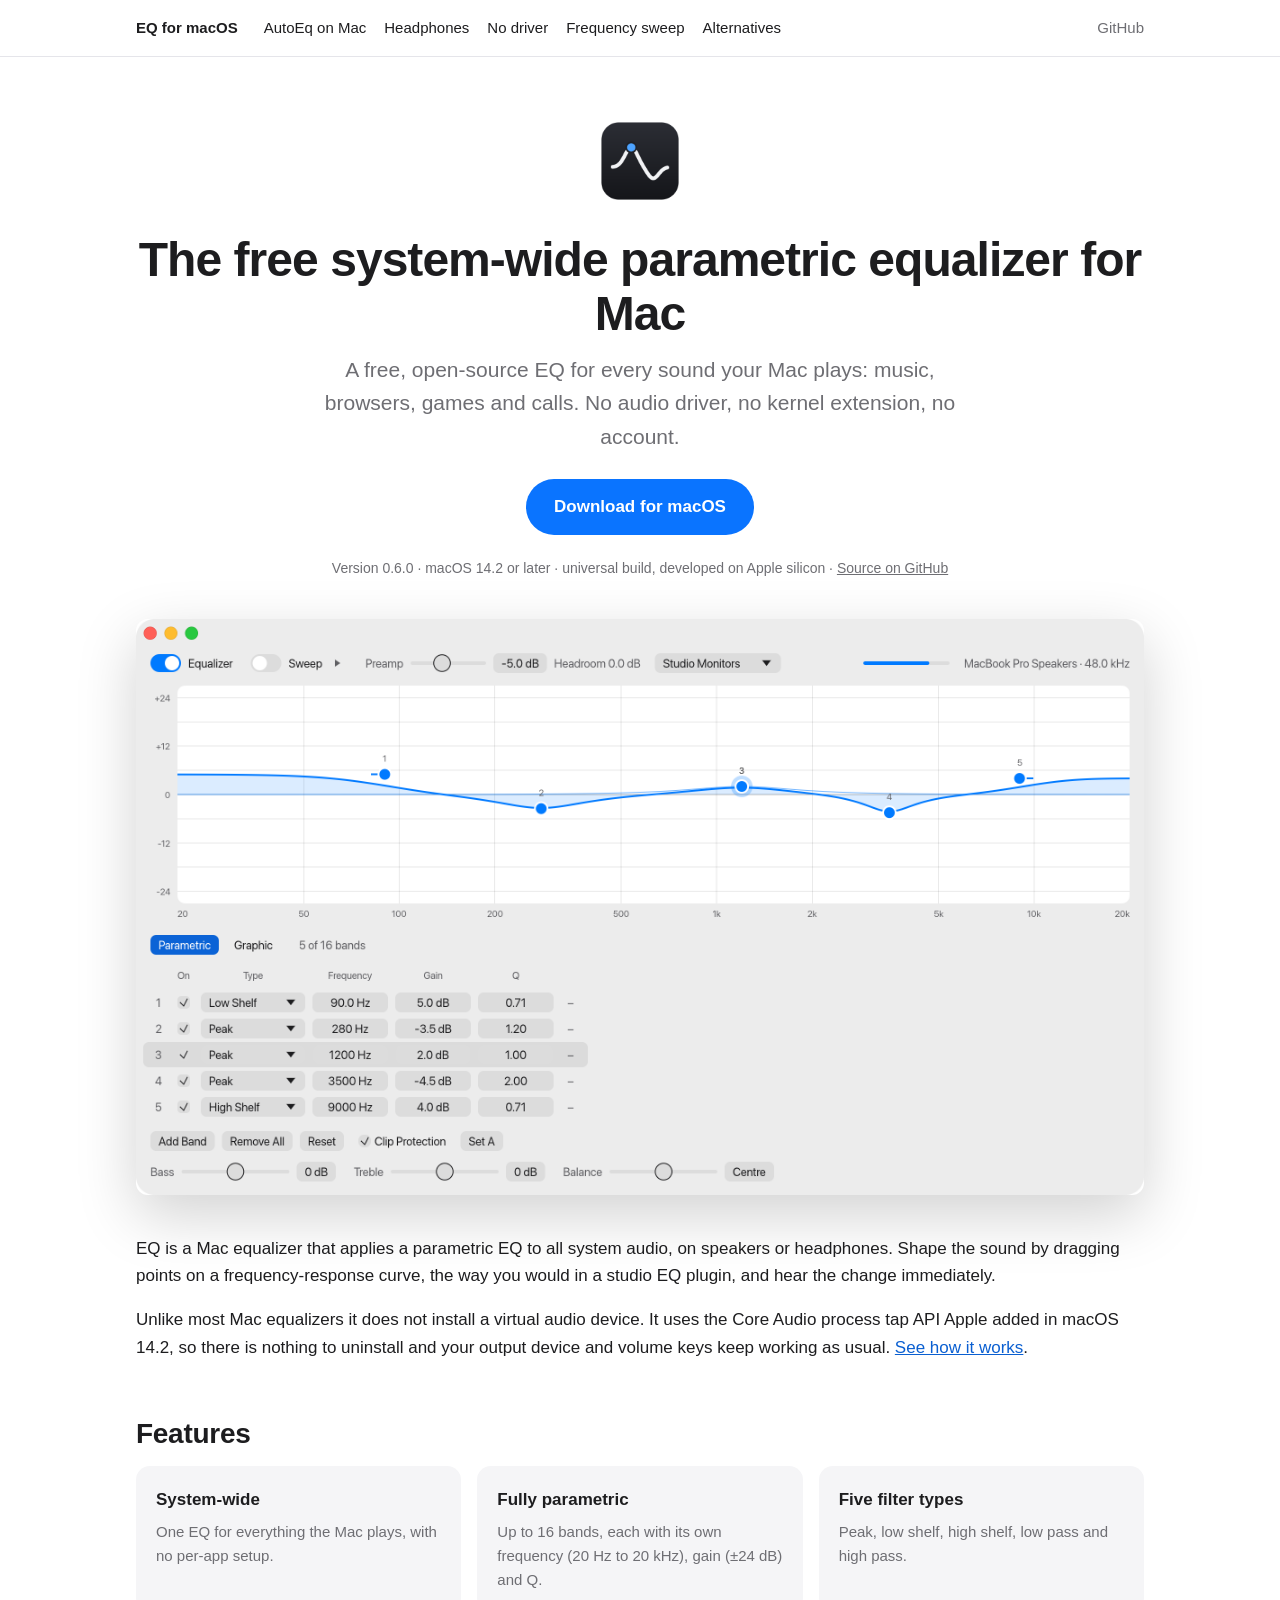
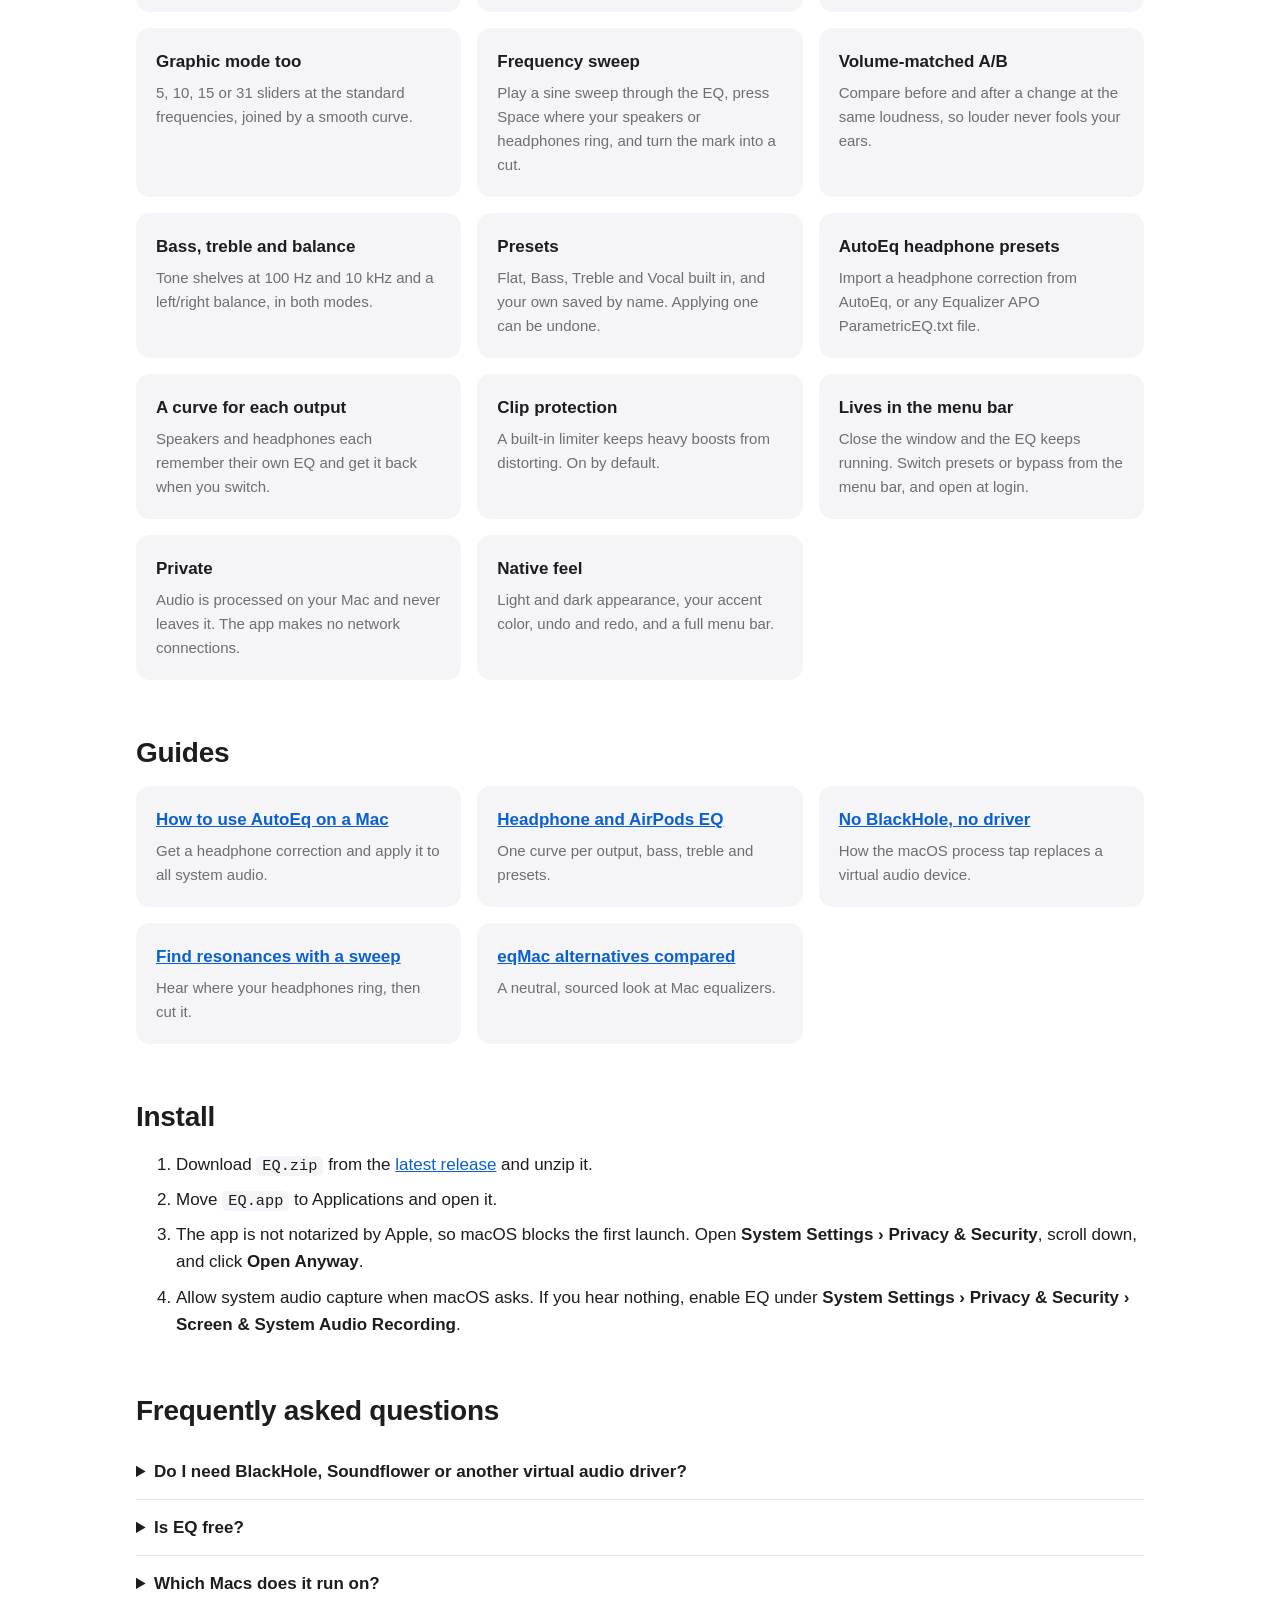
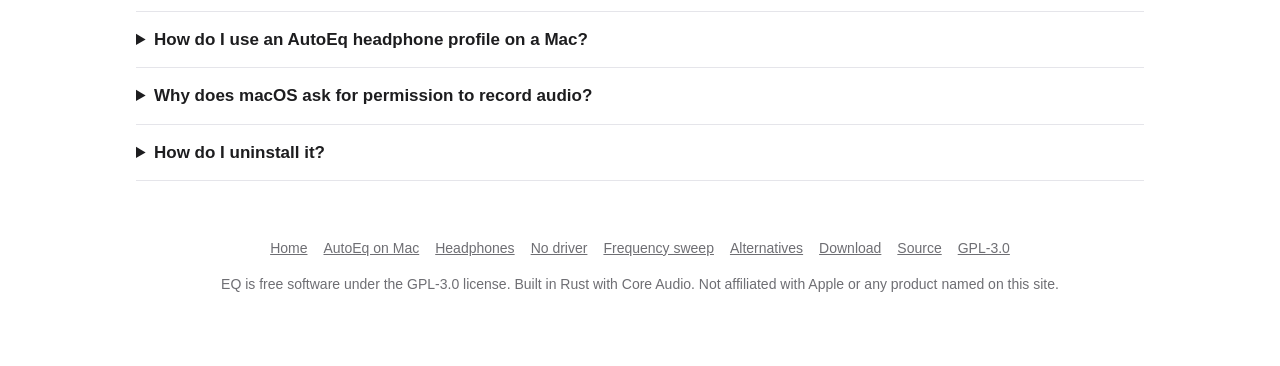
==== commit 32f4f2e1: "docs: multi-page site with guides, comparison, robots.txt and full sitemap" ====
--- a/docs/index.html
+++ b/docs/index.html
@@ -3,17 +3,16 @@
 <head>
 <meta charset="utf-8">
 <meta name="viewport" content="width=device-width, initial-scale=1">
-<title>EQ: Free System-Wide Parametric Equalizer for macOS</title>
-<meta name="description" content="EQ is a free, open-source parametric equalizer for all system audio on macOS. No audio driver or BlackHole needed. AutoEq headphone presets, per-device curves, menu bar control.">
-<meta name="keywords" content="mac equalizer, macos equalizer, system-wide equalizer mac, parametric eq mac, audio equalizer for mac, autoeq mac, headphone eq mac, free equalizer mac, eqmac alternative">
+<title>Free Mac Equalizer: System-Wide Parametric EQ for macOS</title>
+<meta name="description" content="EQ is a free, open-source system-wide equalizer for Mac. Parametric EQ for all audio, AutoEq headphone import, no BlackHole or driver needed. macOS 14.2+.">
 <link rel="canonical" href="https://dylenq.github.io/macos-parametric-eq/">
+<link rel="stylesheet" href="style.css">
 <link rel="icon" type="image/png" href="icon.png">
 <link rel="apple-touch-icon" href="icon.png">
 <meta name="theme-color" content="#0b1a33">
-
 <meta property="og:type" content="website">
 <meta property="og:site_name" content="EQ for macOS">
-<meta property="og:title" content="EQ: Free System-Wide Parametric Equalizer for macOS">
+<meta property="og:title" content="Free Mac Equalizer: System-Wide Parametric EQ for macOS">
 <meta property="og:description" content="A parametric EQ for every sound your Mac plays. No audio driver, no kernel extension, no account.">
 <meta property="og:url" content="https://dylenq.github.io/macos-parametric-eq/">
 <meta property="og:image" content="https://dylenq.github.io/macos-parametric-eq/social-preview.png">
@@ -21,10 +20,9 @@
 <meta property="og:image:height" content="640">
 <meta property="og:image:alt" content="EQ, a system-wide parametric equalizer for macOS">
 <meta name="twitter:card" content="summary_large_image">
-<meta name="twitter:title" content="EQ: Free System-Wide Parametric Equalizer for macOS">
-<meta name="twitter:description" content="A parametric EQ for every sound your Mac plays. No audio driver needed.">
+<meta name="twitter:title" content="Free Mac Equalizer: System-Wide Parametric EQ for macOS">
+<meta name="twitter:description" content="A parametric EQ for every sound your Mac plays. No audio driver, no kernel extension, no account.">
 <meta name="twitter:image" content="https://dylenq.github.io/macos-parametric-eq/social-preview.png">
-
 <script type="application/ld+json">
 {
   "@context": "https://schema.org",
@@ -36,14 +34,23 @@
   "applicationSubCategory": "Audio equalizer",
   "operatingSystem": "macOS 14.2 or later",
   "softwareVersion": "0.6.0",
+  "isAccessibleForFree": true,
   "license": "https://www.gnu.org/licenses/gpl-3.0.html",
   "url": "https://dylenq.github.io/macos-parametric-eq/",
   "downloadUrl": "https://github.com/dylenq/macos-parametric-eq/releases/latest",
   "codeRepository": "https://github.com/dylenq/macos-parametric-eq",
   "screenshot": "https://dylenq.github.io/macos-parametric-eq/screenshot-light.png",
   "image": "https://dylenq.github.io/macos-parametric-eq/social-preview.png",
-  "offers": { "@type": "Offer", "price": "0", "priceCurrency": "USD" },
-  "author": { "@type": "Person", "name": "dylenq", "url": "https://github.com/dylenq" },
+  "offers": {
+    "@type": "Offer",
+    "price": "0",
+    "priceCurrency": "USD"
+  },
+  "author": {
+    "@type": "Person",
+    "name": "dylenq",
+    "url": "https://github.com/dylenq"
+  },
   "featureList": [
     "System-wide equalizer for all macOS audio",
     "Up to 16 parametric bands",
@@ -64,73 +71,73 @@
   "@context": "https://schema.org",
   "@type": "FAQPage",
   "mainEntity": [
-    {"@type": "Question", "name": "Do I need BlackHole, Soundflower or another virtual audio driver?",
-     "acceptedAnswer": {"@type": "Answer", "text": "No. EQ captures system audio with a Core Audio process tap, which is built into macOS 14.2 and later."}},
-    {"@type": "Question", "name": "Is EQ free?",
-     "acceptedAnswer": {"@type": "Answer", "text": "Yes. EQ is free and open source under the GPL-3.0 license, with no account and no in-app purchases."}},
-    {"@type": "Question", "name": "Which Macs does EQ run on?",
-     "acceptedAnswer": {"@type": "Answer", "text": "Any Mac on macOS 14.2 (Sonoma) or later. The download is a universal build for Apple silicon and Intel."}},
-    {"@type": "Question", "name": "How do I use an AutoEq headphone profile on a Mac?",
-     "acceptedAnswer": {"@type": "Answer", "text": "Find your headphones on autoeq.app, choose EqualizerAPO ParametricEq, download the file and import it in EQ with Presets > Import."}},
-    {"@type": "Question", "name": "Why does macOS ask for permission to record audio?",
-     "acceptedAnswer": {"@type": "Answer", "text": "Reading system audio is what lets the app equalize it, and macOS guards that behind the System Audio Recording permission. Nothing is recorded or saved, and the app makes no network connections."}}
+    {
+      "@type": "Question",
+      "name": "Do I need BlackHole, Soundflower or another virtual audio driver?",
+      "acceptedAnswer": {
+        "@type": "Answer",
+        "text": "No. EQ captures system audio with a Core Audio process tap, which is built into macOS 14.2 and later."
+      }
+    },
+    {
+      "@type": "Question",
+      "name": "Is EQ free?",
+      "acceptedAnswer": {
+        "@type": "Answer",
+        "text": "Yes. EQ is free and open source under the GPL-3.0 license, with no account and no in-app purchases."
+      }
+    },
+    {
+      "@type": "Question",
+      "name": "Which Macs does it run on?",
+      "acceptedAnswer": {
+        "@type": "Answer",
+        "text": "Any Mac on macOS 14.2 (Sonoma) or later. The download is a universal build; it is developed on Apple silicon and the Intel half has not been tested yet."
+      }
+    },
+    {
+      "@type": "Question",
+      "name": "How do I use an AutoEq headphone profile on a Mac?",
+      "acceptedAnswer": {
+        "@type": "Answer",
+        "text": "Find your headphones on autoeq.app, choose “EqualizerAPO ParametricEq” and download the file. Import it with Presets › Import…, or drop it on the window. Read the full guide."
+      }
+    },
+    {
+      "@type": "Question",
+      "name": "Why does macOS ask for permission to record audio?",
+      "acceptedAnswer": {
+        "@type": "Answer",
+        "text": "Reading system audio is what lets the app equalize it, and macOS guards that behind the “System Audio Recording” permission. Nothing is recorded or saved, and the app makes no network connections."
+      }
+    },
+    {
+      "@type": "Question",
+      "name": "How do I uninstall it?",
+      "acceptedAnswer": {
+        "@type": "Answer",
+        "text": "Turn off EQ › Open at Login if you enabled it, quit the app and delete EQ.app. No drivers or background services are installed."
+      }
+    }
   ]
 }
 </script>
-<style>
-:root {
-  --bg: #ffffff; --fg: #1d1d1f; --muted: #6e6e73; --card: #f5f5f7; --line: #e5e5ea;
-  --accent: #0a74ff; --accent-fg: #ffffff;
-}
-@media (prefers-color-scheme: dark) {
-  :root { --bg: #0b0d12; --fg: #f5f5f7; --muted: #a1a1a6; --card: #16191f; --line: #262a33; --accent: #2f8bff; }
-}
-* { box-sizing: border-box; }
-body { margin: 0; background: var(--bg); color: var(--fg);
-  font: 17px/1.55 -apple-system, BlinkMacSystemFont, "SF Pro Text", "Helvetica Neue", Arial, sans-serif; }
-main, header, footer { max-width: 1040px; margin: 0 auto; padding: 0 16px; }
-header { text-align: center; padding-top: 72px; }
-header img.icon { width: 96px; height: 96px; }
-h1 { font-size: clamp(32px, 6vw, 52px); line-height: 1.1; letter-spacing: -0.02em; margin: 16px 0 12px; }
-.lede { font-size: clamp(18px, 2.4vw, 22px); color: var(--muted); max-width: 640px; margin: 0 auto; }
-.cta { display: inline-block; margin: 28px 0 8px; padding: 14px 28px; border-radius: 999px;
-  background: var(--accent); color: var(--accent-fg); font-weight: 600; text-decoration: none; }
-.cta:hover { filter: brightness(1.08); }
-.meta { color: var(--muted); font-size: 14px; }
-.meta a { color: inherit; }
-picture img { display: block; width: 100%; height: auto; margin: 48px 0; border-radius: 12px;
-  box-shadow: 0 20px 60px rgba(0,0,0,.18); }
-h2 { font-size: 28px; letter-spacing: -0.01em; margin: 64px 0 20px; }
-.grid { display: grid; grid-template-columns: repeat(auto-fit, minmax(280px, 1fr)); gap: 16px; }
-.grid div { background: var(--card); border-radius: 14px; padding: 20px; }
-.grid h3 { margin: 0 0 6px; font-size: 17px; }
-.grid p { margin: 0; color: var(--muted); font-size: 15px; }
-ol li { margin-bottom: 8px; }
-details { border-bottom: 1px solid var(--line); padding: 14px 0; }
-summary { font-weight: 600; cursor: pointer; }
-details p { color: var(--muted); margin: 8px 0 0; }
-a { color: var(--accent); }
-footer { color: var(--muted); font-size: 14px; padding-top: 48px; padding-bottom: 48px; text-align: center; }
-</style>
 </head>
 <body>
-<header>
+<nav class="site-nav" aria-label="Main"><div class="wrap"><a class="brand" href="./">EQ for macOS</a><a href="autoeq-on-mac/">AutoEq on Mac</a><a href="headphone-equalizer-mac/">Headphones</a><a href="equalizer-without-blackhole/">No driver</a><a href="frequency-sweep-headphones/">Frequency sweep</a><a href="eqmac-alternatives/">Alternatives</a><a class="gh" href="https://github.com/dylenq/macos-parametric-eq">GitHub</a></div></nav>
+<header class="hero wrap">
   <img class="icon" src="icon.png" alt="EQ app icon" width="96" height="96">
-  <h1>The system-wide parametric equalizer for macOS</h1>
+  <h1>The free system-wide parametric equalizer for Mac</h1>
   <p class="lede">A free, open-source EQ for every sound your Mac plays: music, browsers, games and calls. No audio driver, no kernel extension, no account.</p>
   <a class="cta" href="https://github.com/dylenq/macos-parametric-eq/releases/latest">Download for macOS</a>
-  <p class="meta">Version 0.6.0 · macOS 14.2 or later · Apple silicon and Intel · <a href="https://github.com/dylenq/macos-parametric-eq">Source on GitHub</a></p>
+  <p class="meta">Version 0.6.0 · macOS 14.2 or later · universal build, developed on Apple silicon · <a href="https://github.com/dylenq/macos-parametric-eq">Source on GitHub</a></p>
 </header>
 
-<main>
-  <picture>
-    <source media="(prefers-color-scheme: dark)" srcset="screenshot-dark.png">
-    <img src="screenshot-light.png" width="2240" height="1280"
-      alt="EQ for macOS showing a frequency response curve with five draggable bands, a preset menu, a preamp slider, a band list and bass, treble and balance controls">
-  </picture>
+<main class="wrap">
+  <picture><source media="(prefers-color-scheme: dark)" srcset="screenshot-dark.png"><img src="screenshot-light.png" width="2240" height="1280" alt="EQ for macOS showing a frequency response curve with five draggable bands, a preset menu, a preamp slider, a band list and bass, treble and balance controls"></picture>
 
-  <p>EQ applies a parametric equalizer to all system audio on your Mac, on speakers or headphones. Shape the sound by dragging points on a frequency-response curve, the way you would in a studio EQ plugin, and hear the change immediately.</p>
-  <p>Unlike most Mac equalizers it does not install a virtual audio device. It uses the Core Audio process tap API Apple added in macOS 14.2, so there is nothing to uninstall and your output device and volume keys keep working as usual.</p>
+  <p>EQ is a Mac equalizer that applies a parametric EQ to all system audio, on speakers or headphones. Shape the sound by dragging points on a frequency-response curve, the way you would in a studio EQ plugin, and hear the change immediately.</p>
+  <p>Unlike most Mac equalizers it does not install a virtual audio device. It uses the Core Audio process tap API Apple added in macOS 14.2, so there is nothing to uninstall and your output device and volume keys keep working as usual. <a href="equalizer-without-blackhole/">See how it works</a>.</p>
 
   <h2>Features</h2>
   <div class="grid">
@@ -150,6 +157,15 @@
     <div><h3>Native feel</h3><p>Light and dark appearance, your accent color, undo and redo, and a full menu bar.</p></div>
   </div>
 
+  <h2>Guides</h2>
+  <div class="grid">
+    <div><h3><a href="autoeq-on-mac/">How to use AutoEq on a Mac</a></h3><p>Get a headphone correction and apply it to all system audio.</p></div>
+    <div><h3><a href="headphone-equalizer-mac/">Headphone and AirPods EQ</a></h3><p>One curve per output, bass, treble and presets.</p></div>
+    <div><h3><a href="equalizer-without-blackhole/">No BlackHole, no driver</a></h3><p>How the macOS process tap replaces a virtual audio device.</p></div>
+    <div><h3><a href="frequency-sweep-headphones/">Find resonances with a sweep</a></h3><p>Hear where your headphones ring, then cut it.</p></div>
+    <div><h3><a href="eqmac-alternatives/">eqMac alternatives compared</a></h3><p>A neutral, sourced look at Mac equalizers.</p></div>
+  </div>
+
   <h2>Install</h2>
   <ol>
     <li>Download <code>EQ.zip</code> from the <a href="https://github.com/dylenq/macos-parametric-eq/releases/latest">latest release</a> and unzip it.</li>
@@ -159,22 +175,14 @@
   </ol>
 
   <h2>Frequently asked questions</h2>
-  <details><summary>Do I need BlackHole, Soundflower or another virtual audio driver?</summary>
-    <p>No. EQ captures system audio with a Core Audio process tap, which is built into macOS 14.2 and later.</p></details>
-  <details><summary>Is EQ free?</summary>
-    <p>Yes. EQ is free and open source under the GPL-3.0 license, with no account and no in-app purchases.</p></details>
-  <details><summary>Which Macs does it run on?</summary>
-    <p>Any Mac on macOS 14.2 (Sonoma) or later. The download is a universal build for Apple silicon and Intel.</p></details>
-  <details><summary>How do I use an AutoEq headphone profile on a Mac?</summary>
-    <p>Find your headphones on <a href="https://autoeq.app">autoeq.app</a>, choose “EqualizerAPO ParametricEq” and download the file. Import it with <b>Presets › Import…</b>, or drop it on the window.</p></details>
-  <details><summary>Why does macOS ask for permission to record audio?</summary>
-    <p>Reading system audio is what lets the app equalize it, and macOS guards that behind the “System Audio Recording” permission. Nothing is recorded or saved.</p></details>
-  <details><summary>How do I uninstall it?</summary>
-    <p>Turn off <b>EQ › Open at Login</b> if you enabled it, quit the app and delete <code>EQ.app</code>. No drivers or background services are installed.</p></details>
+<details><summary>Do I need BlackHole, Soundflower or another virtual audio driver?</summary><p>No. EQ captures system audio with a Core Audio process tap, which is built into macOS 14.2 and later.</p></details>
+<details><summary>Is EQ free?</summary><p>Yes. EQ is free and open source under the GPL-3.0 license, with no account and no in-app purchases.</p></details>
+<details><summary>Which Macs does it run on?</summary><p>Any Mac on macOS 14.2 (Sonoma) or later. The download is a universal build; it is developed on Apple silicon and the Intel half has not been tested yet.</p></details>
+<details><summary>How do I use an AutoEq headphone profile on a Mac?</summary><p>Find your headphones on <a href="https://autoeq.app">autoeq.app</a>, choose “EqualizerAPO ParametricEq” and download the file. Import it with <b>Presets › Import…</b>, or drop it on the window. <a href="autoeq-on-mac/">Read the full guide</a>.</p></details>
+<details><summary>Why does macOS ask for permission to record audio?</summary><p>Reading system audio is what lets the app equalize it, and macOS guards that behind the “System Audio Recording” permission. Nothing is recorded or saved, and the app makes no network connections.</p></details>
+<details><summary>How do I uninstall it?</summary><p>Turn off <b>EQ › Open at Login</b> if you enabled it, quit the app and delete <code>EQ.app</code>. No drivers or background services are installed.</p></details>
 </main>
 
-<footer>
-  EQ is free software under the <a href="https://github.com/dylenq/macos-parametric-eq/blob/main/LICENSE">GPL-3.0</a>. Built in Rust with Core Audio.
-</footer>
+<footer class="site-footer"><nav aria-label="Footer"><a href="./">Home</a><a href="autoeq-on-mac/">AutoEq on Mac</a><a href="headphone-equalizer-mac/">Headphones</a><a href="equalizer-without-blackhole/">No driver</a><a href="frequency-sweep-headphones/">Frequency sweep</a><a href="eqmac-alternatives/">Alternatives</a><a href="https://github.com/dylenq/macos-parametric-eq/releases/latest">Download</a><a href="https://github.com/dylenq/macos-parametric-eq">Source</a><a href="https://github.com/dylenq/macos-parametric-eq/blob/main/LICENSE">GPL-3.0</a></nav><p>EQ is free software under the GPL-3.0 license. Built in Rust with Core Audio. Not affiliated with Apple or any product named on this site.</p></footer>
 </body>
 </html>
--- a/docs/style.css
+++ b/docs/style.css
@@ -0,0 +1,62 @@
+:root {
+  --bg: #ffffff; --fg: #1d1d1f; --muted: #6e6e73; --card: #f5f5f7; --line: #e5e5ea;
+  --accent: #0a74ff; --accent-fg: #ffffff; --link: #0a5fd1;
+}
+@media (prefers-color-scheme: dark) {
+  :root { --bg: #0b0d12; --fg: #f5f5f7; --muted: #a1a1a6; --card: #16191f; --line: #262a33; --accent: #2f8bff; --link: #6cb0ff; }
+}
+* { box-sizing: border-box; }
+html { -webkit-text-size-adjust: 100%; }
+body { margin: 0; background: var(--bg); color: var(--fg);
+  font: 17px/1.6 -apple-system, BlinkMacSystemFont, "SF Pro Text", "Helvetica Neue", Arial, sans-serif; }
+.wrap { max-width: 1040px; margin: 0 auto; padding: 0 16px; }
+.site-nav { border-bottom: 1px solid var(--line); }
+.site-nav .wrap { display: flex; flex-wrap: wrap; gap: 4px 18px; align-items: center; padding-top: 12px; padding-bottom: 12px; font-size: 15px; }
+.site-nav a { color: var(--fg); text-decoration: none; padding: 4px 0; }
+.site-nav a:hover, .site-nav a[aria-current="page"] { color: var(--link); }
+.site-nav .brand { font-weight: 700; margin-right: 8px; }
+.site-nav .gh { margin-left: auto; color: var(--muted); }
+header.hero { text-align: center; padding-top: 56px; }
+header.hero img.icon { width: 96px; height: 96px; }
+h1 { font-size: clamp(30px, 6vw, 48px); line-height: 1.12; letter-spacing: -0.02em; margin: 16px 0 12px; }
+.lede { font-size: clamp(18px, 2.4vw, 21px); color: var(--muted); max-width: 680px; margin: 0 auto; }
+.cta { display: inline-block; margin: 26px 0 8px; padding: 14px 28px; border-radius: 999px;
+  background: var(--accent); color: var(--accent-fg); font-weight: 600; text-decoration: none; }
+.cta:hover { filter: brightness(1.08); }
+.meta { color: var(--muted); font-size: 14px; }
+.meta a { color: inherit; }
+picture img { display: block; width: 100%; height: auto; margin: 40px 0; border-radius: 12px;
+  box-shadow: 0 20px 60px rgba(0,0,0,.18); }
+h2 { font-size: 28px; letter-spacing: -0.01em; margin: 56px 0 16px; line-height: 1.2; }
+h3 { font-size: 19px; margin: 28px 0 8px; }
+.grid { display: grid; grid-template-columns: repeat(auto-fit, minmax(260px, 1fr)); gap: 16px; }
+.grid > div { background: var(--card); border-radius: 14px; padding: 20px; }
+.grid h3 { margin: 0 0 6px; font-size: 17px; }
+.grid p { margin: 0; color: var(--muted); font-size: 15px; }
+ol li, ul li { margin-bottom: 8px; }
+details { border-bottom: 1px solid var(--line); padding: 14px 0; }
+summary { font-weight: 600; cursor: pointer; }
+details p { color: var(--muted); margin: 8px 0 0; }
+a { color: var(--link); }
+code { background: var(--card); padding: 1px 6px; border-radius: 5px; font: 0.9em ui-monospace, SFMono-Regular, Menlo, monospace; overflow-wrap: anywhere; }
+.crumbs { font-size: 14px; color: var(--muted); padding-top: 20px; }
+.crumbs a { color: inherit; }
+article { max-width: 760px; margin: 0 auto; }
+article h1 { margin-top: 12px; }
+article .lede { margin: 0 0 8px; max-width: none; }
+.updated { color: var(--muted); font-size: 14px; margin: 0 0 8px; }
+.note { background: var(--card); border-left: 4px solid var(--accent); border-radius: 8px; padding: 12px 16px; margin: 20px 0; font-size: 16px; }
+.table-wrap { overflow-x: auto; margin: 20px 0; }
+table { border-collapse: collapse; width: 100%; font-size: 15px; min-width: 640px; }
+th, td { text-align: left; vertical-align: top; padding: 10px 12px; border-bottom: 1px solid var(--line); }
+th { background: var(--card); }
+.cta-box { background: var(--card); border-radius: 16px; padding: 24px; margin: 48px 0 0; text-align: center; }
+.cta-box p { margin: 0 0 4px; color: var(--muted); }
+.cta-box .cta { margin-bottom: 0; }
+.related { display: grid; grid-template-columns: repeat(auto-fit, minmax(220px, 1fr)); gap: 12px; padding: 0; list-style: none; }
+.related li { margin: 0; }
+.related a { display: block; background: var(--card); border-radius: 12px; padding: 14px 16px; text-decoration: none; }
+footer.site-footer { color: var(--muted); font-size: 14px; padding: 56px 16px; text-align: center; max-width: 1040px; margin: 0 auto; }
+footer.site-footer nav { display: flex; flex-wrap: wrap; gap: 6px 16px; justify-content: center; margin-bottom: 14px; }
+footer.site-footer a { color: inherit; }
+@media (max-width: 480px) { body { font-size: 16px; } h2 { font-size: 24px; } header.hero { padding-top: 36px; } }
